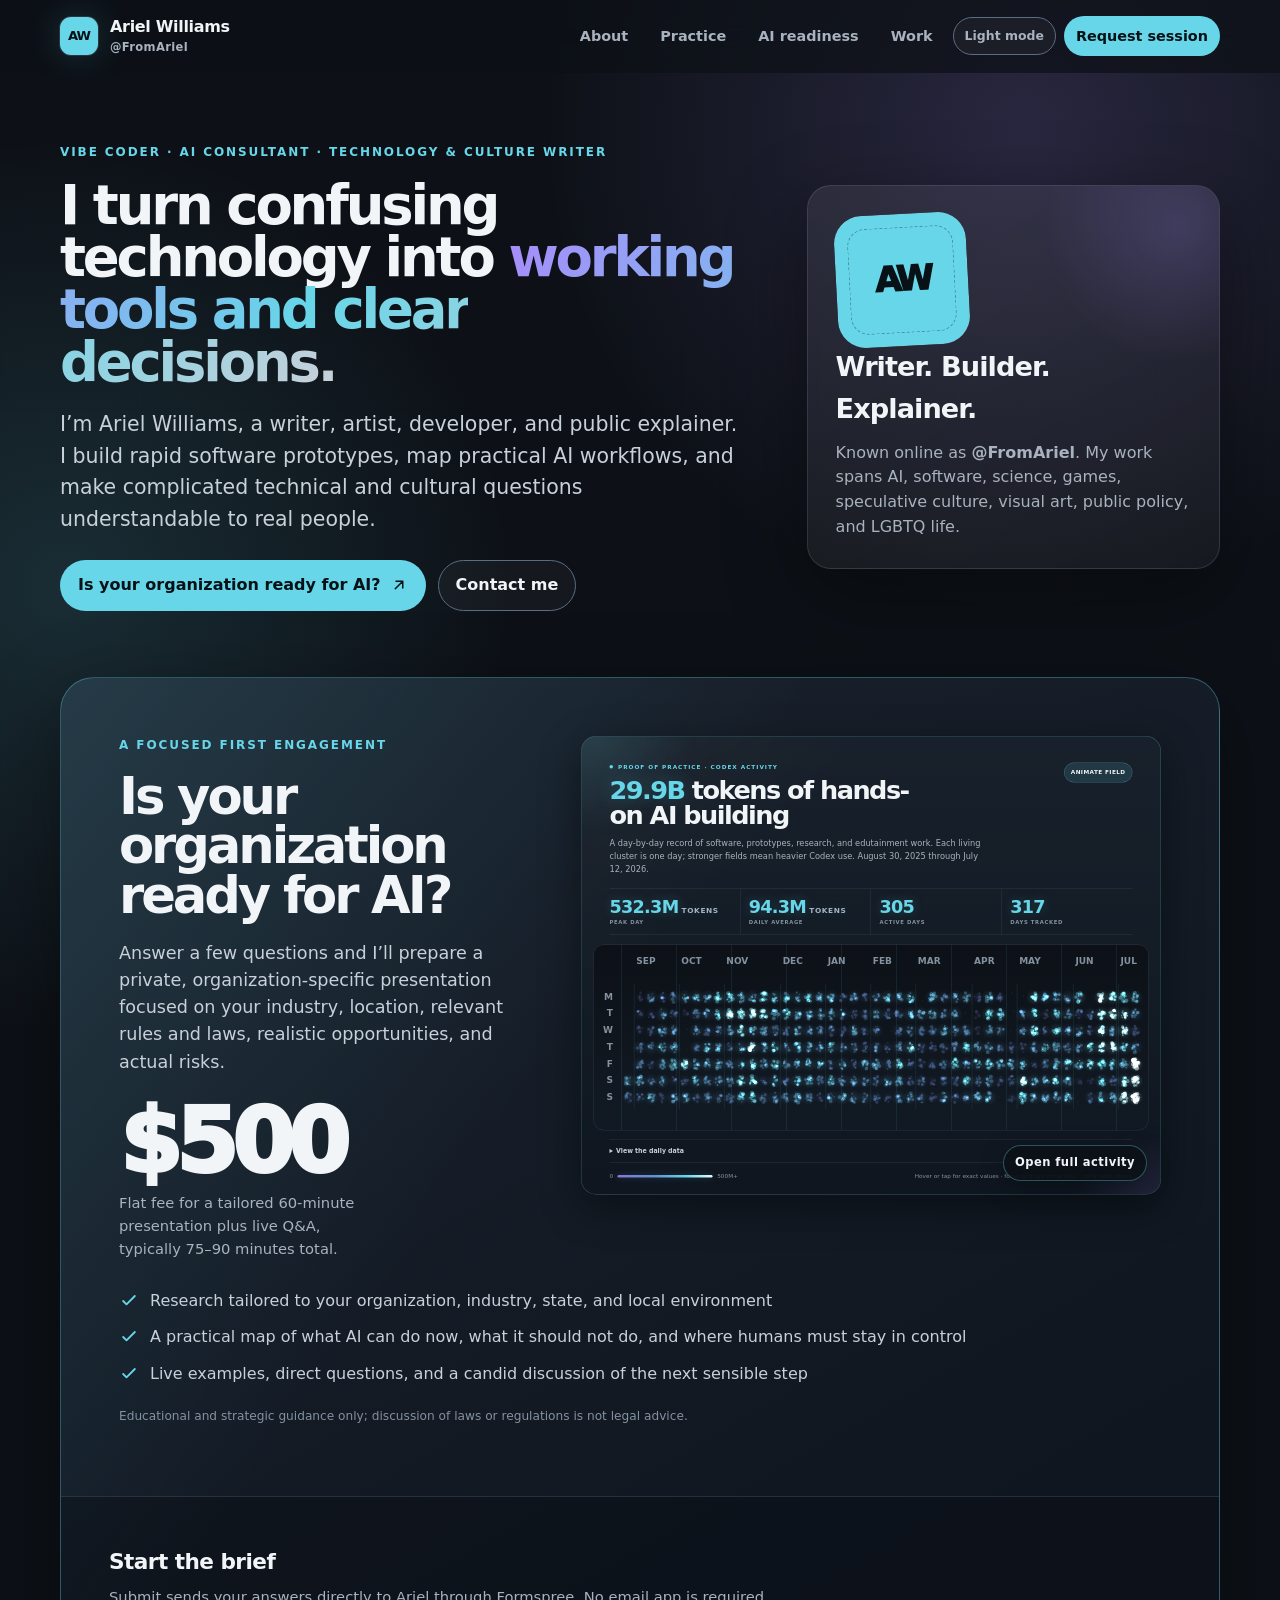
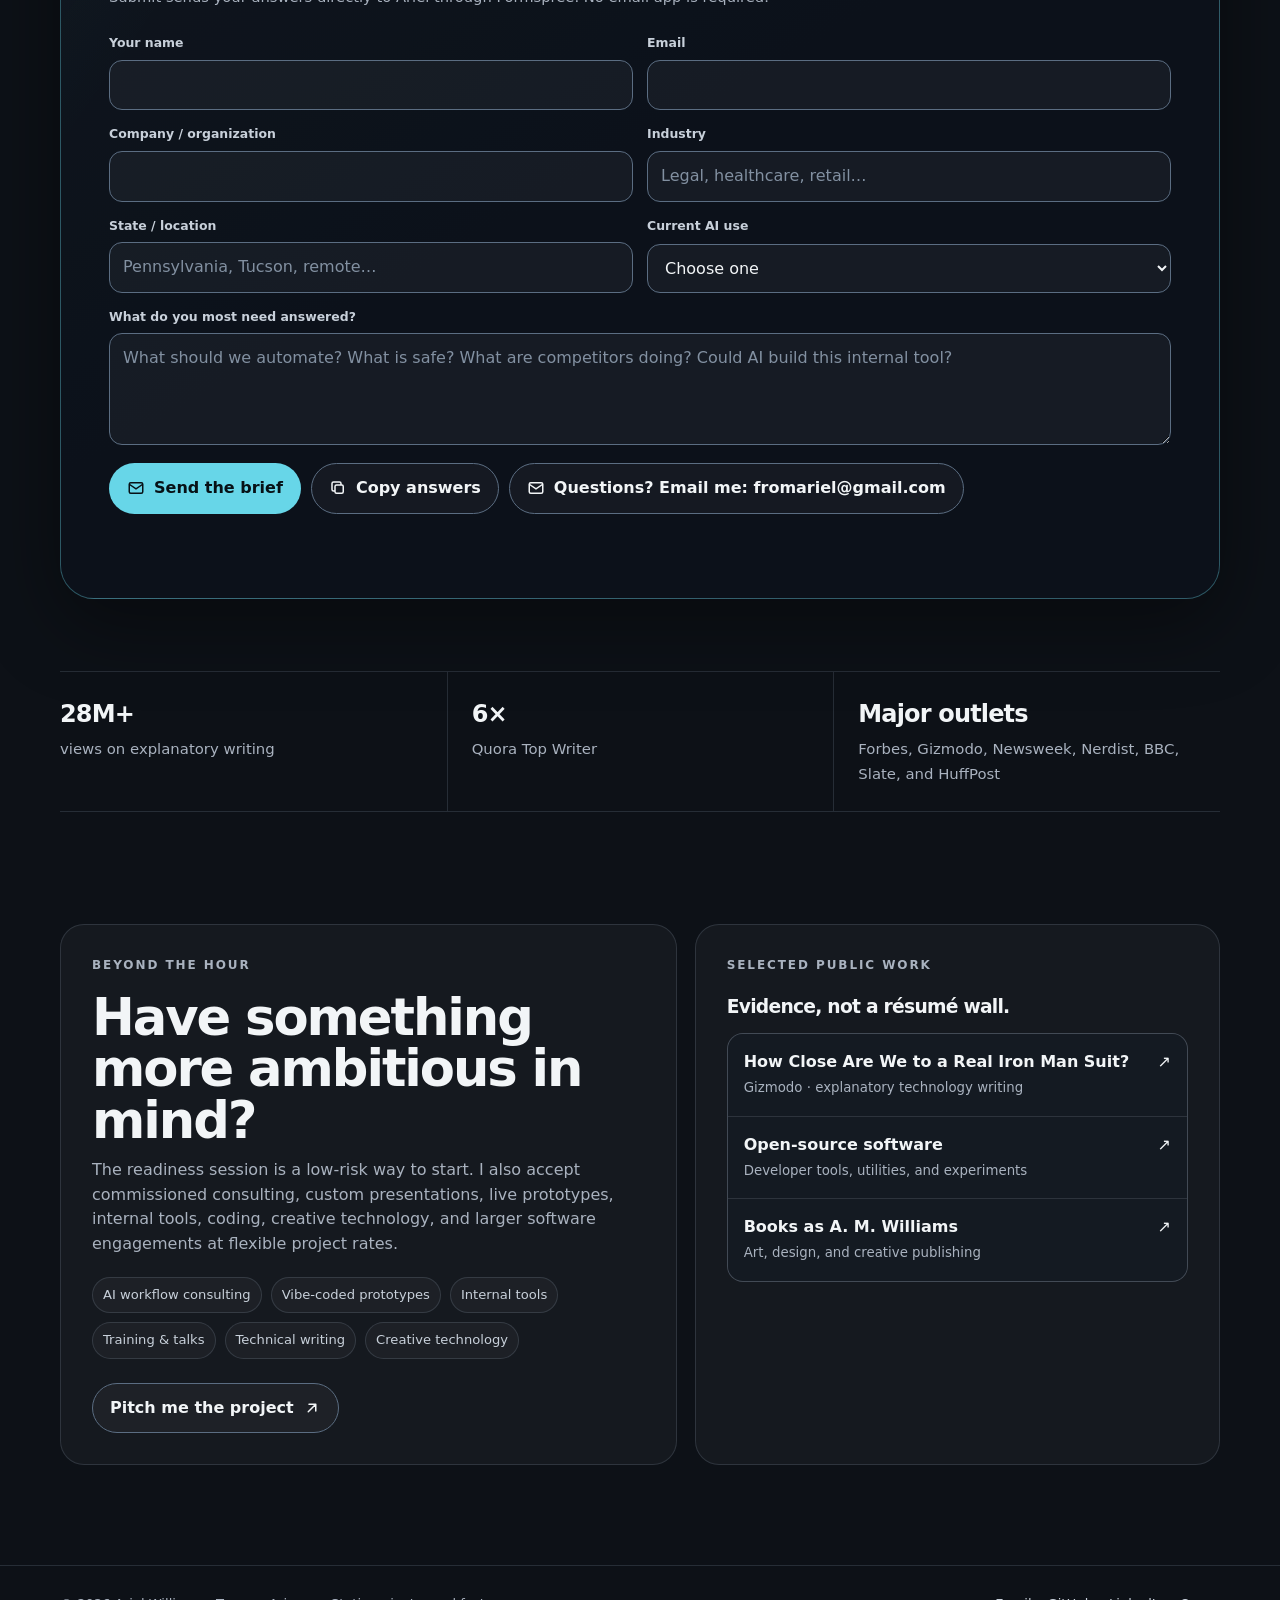
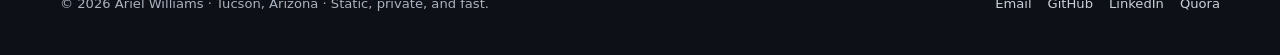
==== index.html @ 4c49242b "Bootstrap Ariel Williams website" ====
<!DOCTYPE html>
<html lang="en">
<head>
  <meta charset="utf-8">
  <meta name="viewport" content="width=device-width, initial-scale=1">
  <meta name="color-scheme" content="dark light">
  <meta name="theme-color" content="#0d1117">
  <script>document.documentElement.classList.add("js");</script>

  <title>Ariel Williams — AI Consultant, Vibe Coder &amp; Writer</title>
  <meta name="description" content="Ariel Williams is an AI consultant, vibe coder, technology and culture writer, and six-time Quora Top Writer. Book a tailored $500 AI readiness presentation and Q&amp;A for your organization.">
  <meta name="author" content="Ariel Williams">
  <meta name="robots" content="index, follow">
  <link rel="canonical" href="https://www.arielwilliams.com/">

  <meta property="og:type" content="website">
  <meta property="og:title" content="Ariel Williams — AI Consultant, Vibe Coder &amp; Writer">
  <meta property="og:description" content="Book a tailored $500 AI readiness presentation and Q&amp;A for your organization.">
  <meta property="og:url" content="https://www.arielwilliams.com/">
  <meta property="og:image" content="https://www.arielwilliams.com/assets/og-card.png">
  <meta name="twitter:card" content="summary_large_image">

  <link rel="icon" href="favicon.svg" type="image/svg+xml">

  <script type="application/ld+json">
  {
    "@context": "https://schema.org",
    "@type": "Person",
    "name": "Ariel Williams",
    "alternateName": ["FromAriel", "A. M. Williams"],
    "url": "https://www.arielwilliams.com/",
    "email": "mailto:fromariel@gmail.com",
    "jobTitle": "AI Consultant, Software Developer and Writer",
    "description": "AI consultant, vibe coder, technology and culture writer, artist, and six-time Quora Top Writer.",
    "sameAs": [
      "https://github.com/FromAriel",
      "https://www.quora.com/profile/Ariel-Williams",
      "https://www.linkedin.com/in/ariel-williams-79409231",
      "https://www.amazon.com/stores/author/B0C6C6MW6C"
    ]
  }
  </script>

  <link rel="stylesheet" href="assets/signal-field.css">

  <style>
    :root {
      color-scheme: dark;
      --bg: #0d1117;
      --panel: #141a22;
      --panel-2: #1a222d;
      --text: #f2f5f7;
      --text-soft: #c8d0da;
      --muted: #a9b2bf;
      --faint: #8491a0;
      --placeholder: #8290a1;
      --line: rgba(173, 194, 216, .16);
      --control-border: #5b6d82;
      --accent: #67d6e8;
      --accent-hover: #8be3ef;
      --accent-soft: rgba(103, 214, 232, .14);
      --accent-border: rgba(103, 214, 232, .34);
      --accent-glow: rgba(103, 214, 232, .18);
      --accent-ink: #071116;
      --violet: #a78bfa;
      --violet-soft: rgba(167, 139, 250, .18);
      --focus: #8be3ef;
      --header: rgba(13, 17, 23, .72);
      --header-solid: rgba(13, 17, 23, .92);
      --grid: rgba(190, 210, 230, .04);
      --surface-soft: rgba(255, 255, 255, .035);
      --surface-raised: rgba(255, 255, 255, .07);
      --surface-hover: rgba(255, 255, 255, .075);
      --field-bg: rgba(255, 255, 255, .045);
      --field-focus-bg: rgba(255, 255, 255, .065);
      --brief-bg: rgba(6, 10, 16, .35);
      --offer-deep: #0f1620;
      --link-hover: #202a35;
      --toast-bg: #1c2632;
      --option-bg: #141a22;
      --mark-detail: rgba(7, 17, 22, .34);
      --scan-sheen: rgba(255, 255, 255, .055);
      --max: 1160px;
      --radius: 24px;
      --shadow: 0 24px 80px rgba(0, 0, 0, .42);
    }

    :root[data-theme="light"] {
      color-scheme: light;
      --bg: #f4f7fa;
      --panel: #ffffff;
      --panel-2: #e8eef5;
      --text: #17202b;
      --text-soft: #354454;
      --muted: #526172;
      --faint: #5b6978;
      --placeholder: #637284;
      --line: rgba(23, 32, 43, .17);
      --control-border: #77899e;
      --accent: #0b7285;
      --accent-hover: #095d6d;
      --accent-soft: rgba(11, 114, 133, .13);
      --accent-border: rgba(11, 114, 133, .38);
      --accent-glow: rgba(11, 114, 133, .12);
      --accent-ink: #ffffff;
      --violet: #6d4cc8;
      --violet-soft: rgba(109, 76, 200, .13);
      --focus: #0b7285;
      --header: rgba(244, 247, 250, .82);
      --header-solid: rgba(244, 247, 250, .96);
      --grid: rgba(23, 32, 43, .055);
      --surface-soft: rgba(23, 32, 43, .045);
      --surface-raised: rgba(255, 255, 255, .92);
      --surface-hover: rgba(23, 32, 43, .09);
      --field-bg: rgba(255, 255, 255, .82);
      --field-focus-bg: #ffffff;
      --brief-bg: rgba(232, 238, 245, .72);
      --offer-deep: #ffffff;
      --link-hover: #e2e9f1;
      --toast-bg: #ffffff;
      --option-bg: #ffffff;
      --mark-detail: rgba(255, 255, 255, .48);
      --scan-sheen: rgba(11, 114, 133, .10);
      --shadow: 0 24px 80px rgba(37, 55, 75, .16);
    }

    * { box-sizing: border-box; }
    html { scroll-behavior: smooth; }
    #about, #practice, #offer, #brief, #work { scroll-margin-top: 92px; }
    body {
      margin: 0;
      overflow-x: hidden;
      color: var(--text);
      background:
        radial-gradient(circle at 80% 4%, var(--violet-soft), transparent 30rem),
        radial-gradient(circle at 5% 18%, var(--accent-soft), transparent 28rem),
        var(--bg);
      font-family: Inter, ui-sans-serif, system-ui, -apple-system, BlinkMacSystemFont, "Segoe UI", sans-serif;
      line-height: 1.55;
      -webkit-font-smoothing: antialiased;
    }

    body::before {
      content: "";
      position: fixed;
      inset: 0;
      z-index: -1;
      pointer-events: none;
      opacity: .22;
      background-image:
        linear-gradient(var(--grid) 1px, transparent 1px),
        linear-gradient(90deg, var(--grid) 1px, transparent 1px);
      background-size: 68px 68px;
      mask-image: linear-gradient(to bottom, black, transparent 85%);
    }

    a { color: inherit; }
    button, input, select, textarea { font: inherit; }
    img, svg { display: block; max-width: 100%; }
    .symbol-defs { position: absolute; width: 0; height: 0; overflow: hidden; }
    :where(a, button, input, select, textarea):focus-visible {
      outline: 3px solid var(--focus);
      outline-offset: 3px;
    }
    section[id], aside[id] { scroll-margin-top: 88px; }

    .skip-link {
      position: fixed;
      left: 16px;
      top: 12px;
      z-index: 20;
      transform: translateY(-160%);
      padding: 10px 14px;
      border-radius: 999px;
      color: var(--accent-ink);
      background: var(--accent);
      font-weight: 800;
    }
    .skip-link:focus { transform: translateY(0); }

    .shell { width: min(calc(100% - 40px), var(--max)); margin-inline: auto; }

    .site-header {
      position: sticky;
      top: 0;
      z-index: 10;
      border-bottom: 1px solid transparent;
      background: var(--header);
      backdrop-filter: blur(18px);
      transition: border-color .2s ease, background .2s ease;
    }
    .site-header.scrolled { border-color: var(--line); background: var(--header-solid); }
    .nav {
      min-height: 72px;
      display: flex;
      align-items: center;
      justify-content: space-between;
      gap: 24px;
    }
    .brand {
      display: inline-flex;
      align-items: center;
      gap: 12px;
      text-decoration: none;
      font-weight: 850;
      letter-spacing: -.02em;
    }
    .mark {
      width: 38px;
      height: 38px;
      display: grid;
      place-items: center;
      color: var(--accent-ink);
      background: var(--accent);
      border-radius: 11px;
      box-shadow: 0 0 0 1px var(--line), 0 0 35px var(--accent-glow);
      font-size: .82rem;
      letter-spacing: -.08em;
    }
    .brand small { display: block; color: var(--muted); font-size: .72rem; font-weight: 650; letter-spacing: .03em; }
    .nav-links { display: flex; align-items: center; gap: 8px; }
    .nav-links a {
      padding: 9px 12px;
      border-radius: 999px;
      color: var(--muted);
      text-decoration: none;
      font-size: .9rem;
      font-weight: 720;
    }
    .nav-links a:hover { color: var(--text); background: var(--surface-soft); }
    .nav-links .nav-cta { color: var(--accent-ink); background: var(--accent); }
    .nav-links .nav-cta:hover { color: var(--accent-ink); background: var(--accent-hover); }
    .nav-cta { white-space: nowrap; }
    .theme-toggle {
      display: none;
      min-height: 38px;
      padding: 8px 11px;
      border: 1px solid var(--control-border);
      border-radius: 999px;
      color: var(--muted);
      background: var(--surface-soft);
      cursor: pointer;
      font-size: .78rem;
      font-weight: 760;
      transition: color .18s ease, border-color .18s ease, background .18s ease;
    }
    .js .theme-toggle { display: inline-flex; align-items: center; }
    .theme-toggle:hover { color: var(--text); border-color: var(--accent-border); background: var(--surface-hover); }
    .theme-toggle[aria-pressed="true"] { color: var(--text); border-color: var(--accent-border); background: var(--accent-soft); }

    .hero { padding: clamp(46px, 5.5vw, 72px) 0 48px; }
    .hero-grid {
      display: grid;
      grid-template-columns: minmax(0, 1.25fr) minmax(300px, .75fr);
      gap: clamp(32px, 4.5vw, 62px);
      align-items: center;
    }
    .eyebrow {
      margin: 0 0 18px;
      color: var(--accent);
      font-size: .75rem;
      font-weight: 850;
      letter-spacing: .16em;
      text-transform: uppercase;
    }
    h1, h2, h3, p { margin-top: 0; }
    h1 {
      max-width: 760px;
      margin-bottom: 20px;
      font-size: clamp(2.9rem, 4.25vw, 4.05rem);
      line-height: .96;
      letter-spacing: -.058em;
    }
    .gradient { color: var(--accent); }
    @supports (background-clip: text) or (-webkit-background-clip: text) {
      .gradient {
        color: transparent;
        background: linear-gradient(120deg, var(--violet), var(--accent) 52%, var(--text-soft));
        -webkit-background-clip: text;
        background-clip: text;
      }
    }
    .hero-copy > p:not(.eyebrow) {
      max-width: 720px;
      margin-bottom: 24px;
      color: var(--text-soft);
      font-size: clamp(1.05rem, 1.8vw, 1.28rem);
    }
    .actions { display: flex; flex-wrap: wrap; gap: 12px; align-items: center; }
    .button {
      min-height: 48px;
      display: inline-flex;
      align-items: center;
      justify-content: center;
      gap: 9px;
      padding: 12px 17px;
      border: 1px solid var(--control-border);
      border-radius: 999px;
      color: var(--text);
      background: var(--surface-soft);
      text-decoration: none;
      font-weight: 820;
      cursor: pointer;
      transition: transform .18s ease, border-color .18s ease, background .18s ease;
    }
    .button:hover { transform: translateY(-2px); border-color: var(--accent-border); background: var(--surface-hover); }
    .button.primary { color: var(--accent-ink); border-color: transparent; background: var(--accent); }
    .button.primary:hover { color: var(--accent-ink); background: var(--accent-hover); }
    .button:disabled { cursor: wait; opacity: .65; transform: none; }
    .button svg { width: 18px; height: 18px; }

    .identity-card {
      position: relative;
      overflow: hidden;
      min-height: 360px;
      padding: 28px;
      display: flex;
      flex-direction: column;
      justify-content: space-between;
      border: 1px solid var(--line);
      border-radius: var(--radius);
      background: linear-gradient(145deg, var(--surface-raised), var(--surface-soft));
      box-shadow: var(--shadow);
    }
    .identity-card::before {
      content: "";
      position: absolute;
      width: 280px;
      height: 280px;
      right: -100px;
      top: -100px;
      border-radius: 50%;
      background: radial-gradient(circle, var(--violet-soft), transparent 68%);
    }
    .signal {
      position: relative;
      width: 132px;
      aspect-ratio: 1;
      display: grid;
      place-items: center;
      border: 1px solid var(--line);
      border-radius: 28px;
      color: var(--accent-ink);
      background: var(--accent);
      font-size: 2.15rem;
      font-weight: 950;
      letter-spacing: -.12em;
      transform: rotate(-3deg);
    }
    .signal::after {
      content: "";
      position: absolute;
      inset: 12px;
      border: 1px dashed var(--mark-detail);
      border-radius: 18px;
    }
    .identity-card h2 { margin-bottom: 10px; font-size: 1.7rem; letter-spacing: -.035em; }
    .identity-card p { margin-bottom: 0; color: var(--muted); }

    .proof {
      padding: 0 0 82px;
    }
    .proof-grid {
      display: grid;
      grid-template-columns: repeat(3, 1fr);
      border-top: 1px solid var(--line);
      border-bottom: 1px solid var(--line);
    }
    .proof-item { padding: 24px 24px 24px 0; }
    .proof-item + .proof-item { padding-left: 24px; border-left: 1px solid var(--line); }
    .proof-item strong { display: block; margin-bottom: 4px; font-size: 1.5rem; letter-spacing: -.035em; }
    .proof-item span { color: var(--muted); font-size: .93rem; }

    .offer { padding: 18px 0 72px; }
    .offer-shell {
      position: relative;
      overflow: hidden;
      border: 1px solid var(--accent-border);
      border-radius: 34px;
      background:
        linear-gradient(125deg, var(--accent-soft), transparent 34%),
        linear-gradient(150deg, var(--panel-2), var(--offer-deep) 64%);
      box-shadow: var(--shadow);
    }
    .offer-shell::before {
      content: "";
      position: absolute;
      inset: 0;
      pointer-events: none;
      background: linear-gradient(90deg, transparent, var(--scan-sheen), transparent);
      transform: translateX(-100%);
      animation: scan 8s ease-in-out infinite;
    }
    @keyframes scan { 0%, 50% { transform: translateX(-100%); } 75%, 100% { transform: translateX(100%); } }
    .offer-grid { display: block; }
    .offer-copy {
      padding: clamp(36px, 5vw, 58px);
    }
    .offer-copy::after {
      content: "";
      display: block;
      clear: both;
    }
    .offer-copy h2 {
      max-width: 620px;
      margin-bottom: 20px;
      font-size: clamp(2.5rem, 4vw, 4rem);
      line-height: .96;
      letter-spacing: -.06em;
    }
    .offer-lead { max-width: 700px; margin-bottom: 24px; color: var(--text-soft); font-size: 1.1rem; }
    .price-row { display: flex; flex-wrap: wrap; gap: 12px 24px; align-items: flex-end; margin: 28px 0; }
    .price { font-size: clamp(3.5rem, 7vw, 6.3rem); line-height: .85; font-weight: 950; letter-spacing: -.07em; }
    .price-note { max-width: 260px; color: var(--muted); font-size: .92rem; }
    .deliverables { display: grid; gap: 12px; margin: 28px 0 0; padding: 0; list-style: none; }
    .deliverables li { display: flex; gap: 11px; color: var(--text-soft); }
    .deliverables svg { flex: 0 0 20px; width: 20px; height: 20px; margin-top: 2px; color: var(--accent); }
    .fine-print { margin-top: 20px; color: var(--faint); font-size: .76rem; }

    .codex-float {
      --codex-scale: .5;
      position: relative;
      float: right;
      width: 580px;
      height: 478px;
      margin: 0 0 30px clamp(30px, 4vw, 48px);
      border-radius: 16px;
      isolation: isolate;
    }
    .codex-float__scale {
      width: 1160px;
      transform: scale(var(--codex-scale));
      transform-origin: top left;
    }
    .codex-float__scale .signal-field { width: 100%; }
    .codex-float__open {
      position: absolute;
      inset: 0;
      z-index: 5;
      display: none;
      align-items: flex-end;
      justify-content: flex-end;
      padding: 14px;
      border: 0;
      border-radius: inherit;
      color: var(--text);
      background: transparent;
      cursor: zoom-in;
    }
    .js .codex-float__open { display: flex; }
    .codex-float__open span {
      padding: 8px 11px;
      border: 1px solid var(--accent-border);
      border-radius: 999px;
      background: var(--header-solid);
      box-shadow: 0 8px 26px rgba(0, 0, 0, .28);
      font-size: .72rem;
      font-weight: 820;
      letter-spacing: .04em;
      transition: color .18s ease, border-color .18s ease, background .18s ease;
    }
    .codex-float__open:hover span {
      color: var(--accent);
      border-color: var(--accent);
      background: var(--panel);
    }
    .codex-float__open:focus-visible {
      outline: 3px solid var(--focus);
      outline-offset: 4px;
    }

    .codex-dialog {
      width: min(1220px, calc(100% - 24px));
      max-height: calc(100dvh - 24px);
      padding: 0;
      overflow: auto;
      border: 1px solid var(--accent-border);
      border-radius: 28px;
      color: var(--text);
      background: var(--bg);
      box-shadow: 0 34px 110px rgba(0, 0, 0, .7);
    }
    .codex-dialog::backdrop {
      background: rgba(4, 8, 13, .82);
      backdrop-filter: blur(10px);
    }
    .codex-dialog__toolbar {
      position: sticky;
      z-index: 8;
      top: 0;
      display: flex;
      align-items: center;
      justify-content: space-between;
      gap: 18px;
      padding: 12px 14px;
      border-bottom: 1px solid var(--line);
      background: var(--header-solid);
      backdrop-filter: blur(16px);
    }
    .codex-dialog__toolbar strong { font-size: .9rem; }
    .codex-dialog__content { padding: 14px; }
    .codex-dialog__content .signal-field { width: 100%; }
    .codex-dialog__close {
      min-height: 40px;
      padding: 8px 13px;
      border: 1px solid var(--control-border);
      border-radius: 999px;
      color: var(--text);
      background: var(--surface-soft);
      cursor: pointer;
      font: inherit;
      font-size: .78rem;
      font-weight: 780;
    }
    .codex-dialog__close:hover { border-color: var(--accent-border); background: var(--surface-hover); }
    .codex-dialog__close:focus-visible { outline: 3px solid var(--focus); outline-offset: 2px; }

    .brief-card {
      position: relative;
      padding: clamp(28px, 4vw, 48px);
      border-top: 1px solid var(--line);
      background: var(--brief-bg);
    }
    .brief-card h3 { margin-bottom: 8px; font-size: 1.35rem; letter-spacing: -.025em; }
    .brief-card > p { margin-bottom: 24px; color: var(--muted); font-size: .92rem; }
    .form-grid { display: grid; grid-template-columns: 1fr 1fr; gap: 14px; }
    .field { display: grid; gap: 7px; }
    .field.full { grid-column: 1 / -1; }
    label { color: var(--text-soft); font-size: .78rem; font-weight: 780; }
    input, select, textarea {
      width: 100%;
      border: 1px solid var(--control-border);
      border-radius: 13px;
      outline: 0;
      color: var(--text);
      background: var(--field-bg);
      padding: 12px 13px;
      transition: border-color .18s ease, box-shadow .18s ease, background .18s ease;
    }
    input:focus, select:focus, textarea:focus {
      border-color: var(--accent);
      background: var(--field-focus-bg);
      box-shadow: 0 0 0 4px var(--accent-soft);
    }
    select option { color: var(--text); background: var(--option-bg); }
    ::placeholder { color: var(--placeholder); opacity: 1; }
    textarea { min-height: 112px; resize: vertical; }
    .form-actions { display: flex; flex-wrap: wrap; gap: 10px; margin-top: 18px; }
    .form-status { min-height: 24px; margin: 12px 0 0; color: var(--accent); font-size: .82rem; }

    .after { padding: 30px 0 100px; }
    .after-grid {
      display: grid;
      grid-template-columns: 1.08fr .92fr;
      gap: 18px;
    }
    .after-card {
      padding: 31px;
      border: 1px solid var(--line);
      border-radius: var(--radius);
      background: var(--surface-soft);
    }
    .after-card h2, .after-card h3 { margin-bottom: 12px; letter-spacing: -.04em; }
    .after-card h2 { font-size: clamp(2rem, 4vw, 3.7rem); line-height: 1; }
    .after-card p { color: var(--muted); }
    .service-list { display: flex; flex-wrap: wrap; gap: 9px; margin: 20px 0 24px; padding: 0; list-style: none; }
    .service-list li { padding: 7px 10px; border: 1px solid var(--line); border-radius: 999px; color: var(--text-soft); background: var(--surface-soft); font-size: .82rem; }
    .link-list { display: grid; gap: 1px; overflow: hidden; border: 1px solid var(--line); border-radius: 16px; background: var(--line); }
    .link-list a {
      display: flex;
      justify-content: space-between;
      gap: 18px;
      padding: 16px;
      color: var(--text);
      background: var(--panel);
      text-decoration: none;
      transition: background .18s ease;
    }
    .link-list a:hover { background: var(--link-hover); }
    .link-list small { color: var(--muted); }

    .footer { padding: 28px 0 40px; border-top: 1px solid var(--line); }
    .footer-grid { display: flex; align-items: center; justify-content: space-between; gap: 24px; }
    .footer p { margin: 0; color: var(--muted); font-size: .82rem; }
    .footer-links { display: flex; flex-wrap: wrap; gap: 16px; }
    .footer-links a { color: var(--text-soft); font-size: .82rem; text-decoration: none; }
    .footer-links a:hover { color: var(--accent); }

    .reveal { opacity: 1; transform: none; }
    .js .reveal { opacity: 0; transform: translateY(18px); transition: opacity .65s ease, transform .65s ease; }
    .js .reveal.visible { opacity: 1; transform: none; }
    .toast {
      position: fixed;
      right: 20px;
      bottom: 20px;
      z-index: 30;
      padding: 12px 15px;
      border: 1px solid var(--line);
      border-radius: 999px;
      color: var(--text);
      background: var(--toast-bg);
      box-shadow: var(--shadow);
      opacity: 0;
      transform: translateY(10px);
      pointer-events: none;
      transition: opacity .2s ease, transform .2s ease;
      font-size: .84rem;
      font-weight: 760;
    }
    .toast.show { opacity: 1; transform: none; }

    @media (max-width: 900px) {
      .nav { gap: 12px; }
      .nav-links { gap: 6px; }
      .hero-grid, .after-grid { grid-template-columns: 1fr; }
      .identity-card { min-height: 280px; }
      .nav-links a:not(.nav-cta) { display: none; }
      .proof-grid { grid-template-columns: 1fr; }
      .proof-item { padding: 19px 0; }
      .proof-item + .proof-item { padding-left: 0; border-top: 1px solid var(--line); border-left: 0; }
    }

    @media (max-width: 1050px) {
      .offer-copy {
        display: flex;
        flex-direction: column;
      }
      .codex-float {
        order: 1;
        float: none;
        width: min(100%, 580px);
        height: auto;
        margin: 30px 0 0;
        align-self: center;
      }
      .codex-float__scale {
        width: 1160px;
        transform: scale(var(--codex-scale));
      }
    }

    @media (max-width: 620px) {
      .shell { width: min(calc(100% - 24px), var(--max)); }
      .nav { min-height: 64px; }
      .brand small { display: none; }
      .theme-toggle { min-height: 36px; padding-inline: 10px; font-size: .74rem; }
      .nav-cta { padding-inline: 13px !important; font-size: .8rem !important; }
      .hero { padding-top: 44px; padding-bottom: 24px; }
      h1 { font-size: clamp(2.45rem, 11.5vw, 3.45rem); }
      .actions .button { width: 100%; }
      .identity-card {
        min-height: 0;
        padding: 20px;
        flex-direction: row;
        align-items: center;
        gap: 18px;
      }
      .identity-card .signal { flex: 0 0 76px; width: 76px; border-radius: 19px; font-size: 1.45rem; }
      .identity-card .signal::after { inset: 8px; border-radius: 13px; }
      .identity-card h2 { margin-bottom: 6px; font-size: 1.25rem; }
      .identity-card p { font-size: .84rem; }
      .identity-card, .offer-shell { border-radius: 22px; }
      .offer { padding: 10px 0 58px; }
      .offer-copy, .brief-card { padding: 25px; }
      .codex-dialog { width: calc(100% - 12px); max-height: calc(100dvh - 12px); border-radius: 20px; }
      .codex-dialog__content { padding: 8px; }
      .form-grid { grid-template-columns: 1fr; }
      .field.full { grid-column: auto; }
      .form-actions .button { width: 100%; }
      .footer-grid { align-items: flex-start; flex-direction: column; }
    }

    @media (max-width: 520px) {
      .brand > span:last-child { display: none; }
    }

    @media (prefers-reduced-motion: reduce) {
      html { scroll-behavior: auto; }
      *, *::before, *::after { animation-duration: .01ms !important; animation-iteration-count: 1 !important; transition-duration: .01ms !important; }
      .js .reveal { opacity: 1; transform: none; }
    }

    @media (forced-colors: active) {
      .gradient { color: LinkText; background: none; }
    }
  </style>
</head>
<body>
  <a class="skip-link" href="#main">Skip to main content</a>

  <svg class="symbol-defs" width="0" height="0" aria-hidden="true">
    <symbol id="arrow" viewBox="0 0 24 24"><path d="M7 17 17 7M8 7h9v9" fill="none" stroke="currentColor" stroke-width="2" stroke-linecap="round" stroke-linejoin="round"/></symbol>
    <symbol id="check" viewBox="0 0 24 24"><path d="m5 12 4 4L19 6" fill="none" stroke="currentColor" stroke-width="2.2" stroke-linecap="round" stroke-linejoin="round"/></symbol>
    <symbol id="mail" viewBox="0 0 24 24"><rect x="3" y="5" width="18" height="14" rx="2" fill="none" stroke="currentColor" stroke-width="2"/><path d="m3 7 9 6 9-6" fill="none" stroke="currentColor" stroke-width="2"/></symbol>
    <symbol id="copy" viewBox="0 0 24 24"><rect x="8" y="8" width="11" height="11" rx="2" fill="none" stroke="currentColor" stroke-width="2"/><path d="M16 8V6a2 2 0 0 0-2-2H6a2 2 0 0 0-2 2v8a2 2 0 0 0 2 2h2" fill="none" stroke="currentColor" stroke-width="2"/></symbol>
  </svg>

  <header class="site-header" data-header>
    <div class="shell nav">
      <a class="brand" href="#top" aria-label="Ariel Williams, home">
        <span class="mark" aria-hidden="true">AW</span>
        <span>Ariel Williams <small>@FromAriel</small></span>
      </a>
      <nav class="nav-links" aria-label="Primary navigation">
        <a href="#about">About</a>
        <a href="#practice">Practice</a>
        <a href="#offer">AI readiness</a>
        <a href="#work">Work</a>
        <button class="theme-toggle" type="button" id="themeToggle" aria-pressed="false">Light mode</button>
        <a class="nav-cta" href="#brief">Request session</a>
      </nav>
    </div>
  </header>

  <main id="main">
    <section class="hero" id="top">
      <div class="shell hero-grid">
        <div class="hero-copy reveal">
          <p class="eyebrow">Vibe coder · AI consultant · technology &amp; culture writer</p>
          <h1>I turn confusing technology into <span class="gradient">working tools and clear decisions.</span></h1>
          <p>
            I’m Ariel Williams, a writer, artist, developer, and public explainer. I build rapid software prototypes, map practical AI workflows, and make complicated technical and cultural questions understandable to real people.
          </p>
          <div class="actions">
            <a class="button primary" href="#offer">Is your organization ready for AI? <svg aria-hidden="true"><use href="#arrow"/></svg></a>
            <a class="button" href="mailto:fromariel@gmail.com">Contact me</a>
          </div>
        </div>

        <aside class="identity-card reveal" id="about" aria-label="About Ariel Williams">
          <div class="signal" aria-hidden="true">AW</div>
          <div>
            <h2>Writer. Builder. Explainer.</h2>
            <p>Known online as <strong>@FromAriel</strong>. My work spans AI, software, science, games, speculative culture, visual art, public policy, and LGBTQ life.</p>
          </div>
        </aside>
      </div>
    </section>

    <section class="offer" id="offer">
      <div class="shell offer-shell reveal">
        <div class="offer-grid">
          <div class="offer-copy">
            <div class="codex-float" id="practice" data-codex-preview>
              <div class="codex-float__scale" data-codex-preview-scale>
                <article class="signal-field" data-codex-field>
                  <header class="signal-field__header">
                    <div>
                      <p class="signal-field__eyebrow">Proof of practice · Codex activity</p>
                      <h2 class="signal-field__title" id="signalTitle"><strong data-signal-total>29.9B</strong> tokens of hands-on AI building</h2>
                      <p class="signal-field__subhead">
                        A day-by-day record of software, prototypes, research, and edutainment work.
                        Each living cluster is one day; stronger fields mean heavier Codex use.
                        <span data-signal-range>August 30, 2025 through July 12, 2026.</span>
                      </p>
                    </div>
                    <button class="signal-field__motion" type="button" data-signal-motion aria-pressed="true">Animate field</button>
                  </header>

                  <section class="signal-field__metrics" aria-label="Codex activity summary">
                    <div class="signal-field__metric">
                      <span class="signal-field__metric-value"><span data-signal-peak>532.3M</span><span class="signal-field__metric-unit"> tokens</span></span>
                      <span class="signal-field__metric-label">Peak day</span>
                    </div>
                    <div class="signal-field__metric">
                      <span class="signal-field__metric-value"><span data-signal-average>94.3M</span><span class="signal-field__metric-unit"> tokens</span></span>
                      <span class="signal-field__metric-label">Daily average</span>
                    </div>
                    <div class="signal-field__metric">
                      <span class="signal-field__metric-value" data-signal-active>305</span>
                      <span class="signal-field__metric-label">Active days</span>
                    </div>
                    <div class="signal-field__metric">
                      <span class="signal-field__metric-value" data-signal-days>317</span>
                      <span class="signal-field__metric-label">Days tracked</span>
                    </div>
                  </section>

                  <figure class="signal-field__visual" data-signal-visual>
                    <canvas
                      class="signal-field__canvas"
                      data-signal-canvas
                      tabindex="0"
                      role="application"
                      aria-roledescription="interactive activity calendar"
                      aria-describedby="signalDescription signalKeyboardHelp"
                      aria-label="Interactive calendar of daily Codex token usage. Focus the field and use arrow keys to explore dates."
                    >Daily Codex activity visualization.</canvas>
                    <div class="signal-field__tooltip" data-signal-tooltip aria-hidden="true">
                      <div class="signal-field__tooltip-date" data-signal-tooltip-date></div>
                      <div class="signal-field__tooltip-value" data-signal-tooltip-value></div>
                      <div class="signal-field__tooltip-note" data-signal-tooltip-note></div>
                    </div>
                    <p class="signal-field__sr-only" id="signalKeyboardHelp">Use Left and Right Arrow to move by week, Up and Down Arrow to move by day, Home for the first date, End for the latest date, and Escape to clear the selection.</p>
                    <p class="signal-field__sr-only" data-signal-live role="status" aria-live="polite"></p>
                    <figcaption class="signal-field__sr-only" id="signalDescription">
                      Seven rows represent Monday through Sunday and each column represents one week.
                      Violet, blue, and cyan particle clusters grow stronger with recorded token use.
                    </figcaption>
                  </figure>

                  <details class="signal-field__data">
                    <summary>View the daily data</summary>
                    <div class="signal-field__table-wrap">
                      <table class="signal-field__table" data-signal-table>
                        <caption>Daily recorded Codex token usage</caption>
                        <thead><tr><th scope="col">Date</th><th scope="col">Tokens</th></tr></thead>
                        <tbody></tbody>
                      </table>
                    </div>
                  </details>

                  <div class="signal-field__footer">
                    <div class="signal-field__legend" role="img" aria-label="Usage intensity from zero to 500 million or more tokens">
                      <span>0</span>
                      <span class="signal-field__legend-scale" aria-hidden="true"></span>
                      <span>500M+</span>
                    </div>
                    <div class="signal-field__interaction-hint">Hover or tap for exact values · focus and use arrow keys · daily table above</div>
                  </div>

                  <noscript><p class="signal-field__noscript">The interactive field requires JavaScript. The recorded summary is 29.9 billion tokens across 317 days.</p></noscript>
                </article>
              </div>
              <button class="codex-float__open" type="button" data-codex-preview-open aria-describedby="signalTitle">
                <span>Open full activity</span>
              </button>
            </div>

            <p class="eyebrow">A focused first engagement</p>
            <h2>Is your organization ready for AI?</h2>
            <p class="offer-lead">
              Answer a few questions and I’ll prepare a private, organization-specific presentation focused on your industry, location, relevant rules and laws, realistic opportunities, and actual risks.
            </p>

            <div class="price-row">
              <span class="price">$500</span>
              <span class="price-note">Flat fee for a tailored 60-minute presentation plus live Q&amp;A, typically 75–90 minutes total.</span>
            </div>

            <ul class="deliverables">
              <li><svg aria-hidden="true"><use href="#check"/></svg><span>Research tailored to your organization, industry, state, and local environment</span></li>
              <li><svg aria-hidden="true"><use href="#check"/></svg><span>A practical map of what AI can do now, what it should not do, and where humans must stay in control</span></li>
              <li><svg aria-hidden="true"><use href="#check"/></svg><span>Live examples, direct questions, and a candid discussion of the next sensible step</span></li>
            </ul>

            <p class="fine-print">Educational and strategic guidance only; discussion of laws or regulations is not legal advice.</p>
          </div>

          <div class="brief-card" id="brief">
            <h3>Start the brief</h3>
            <p>Submit sends your answers directly to Ariel through Formspree. No email app is required.</p>

            <form id="readinessForm" action="https://formspree.io/f/meeyovgj" method="POST">
              <div class="form-grid">
                <div class="field">
                  <label for="name">Your name</label>
                  <input id="name" name="name" type="text" autocomplete="name" required>
                </div>
                <div class="field">
                  <label for="email">Email</label>
                  <input id="email" name="email" type="email" autocomplete="email" required>
                </div>
                <div class="field">
                  <label for="company">Company / organization</label>
                  <input id="company" name="company" type="text" autocomplete="organization" required>
                </div>
                <div class="field">
                  <label for="industry">Industry</label>
                  <input id="industry" name="industry" type="text" placeholder="Legal, healthcare, retail…" required>
                </div>
                <div class="field">
                  <label for="location">State / location</label>
                  <input id="location" name="location" type="text" placeholder="Pennsylvania, Tucson, remote…" required>
                </div>
                <div class="field">
                  <label for="stage">Current AI use</label>
                  <select id="stage" name="stage" required>
                    <option value="">Choose one</option>
                    <option>We are not using AI yet</option>
                    <option>A few people use public AI tools</option>
                    <option>We have experiments or pilots</option>
                    <option>AI is already in production</option>
                    <option>We are not sure what counts as AI use</option>
                  </select>
                </div>
                <div class="field full">
                  <label for="question">What do you most need answered?</label>
                  <textarea id="question" name="question" placeholder="What should we automate? What is safe? What are competitors doing? Could AI build this internal tool?" required></textarea>
                </div>
              </div>

              <div class="form-actions">
                <button class="button primary" type="submit"><svg aria-hidden="true"><use href="#mail"/></svg> Send the brief</button>
                <button class="button" type="button" id="copyBrief"><svg aria-hidden="true"><use href="#copy"/></svg> Copy answers</button>
                <a class="button" href="mailto:fromariel@gmail.com"><svg aria-hidden="true"><use href="#mail"/></svg> Questions? Email me: fromariel@gmail.com</a>
              </div>
              <p class="form-status" id="formStatus" role="status" aria-live="polite"></p>
            </form>
          </div>
        </div>

        <dialog class="codex-dialog" data-codex-dialog aria-label="Full Codex activity">
          <div class="codex-dialog__toolbar">
            <strong>Proof of practice · Codex activity</strong>
            <button class="codex-dialog__close" type="button" data-codex-dialog-close>Close</button>
          </div>
          <div class="codex-dialog__content" data-codex-dialog-content></div>
        </dialog>
      </div>
    </section>

    <section class="proof" aria-label="Selected accomplishments">
      <div class="shell proof-grid reveal">
        <div class="proof-item"><strong>28M+</strong><span>views on explanatory writing</span></div>
        <div class="proof-item"><strong>6×</strong><span>Quora Top Writer</span></div>
        <div class="proof-item"><strong>Major outlets</strong><span>Forbes, Gizmodo, Newsweek, Nerdist, BBC, Slate, and HuffPost</span></div>
      </div>
    </section>

    <section class="after" id="work">
      <div class="shell after-grid">
        <article class="after-card reveal">
          <p class="eyebrow">Beyond the hour</p>
          <h2>Have something more ambitious in mind?</h2>
          <p>
            The readiness session is a low-risk way to start. I also accept commissioned consulting, custom presentations, live prototypes, internal tools, coding, creative technology, and larger software engagements at flexible project rates.
          </p>
          <ul class="service-list" aria-label="Available services">
            <li>AI workflow consulting</li><li>Vibe-coded prototypes</li><li>Internal tools</li><li>Training &amp; talks</li><li>Technical writing</li><li>Creative technology</li>
          </ul>
          <a class="button" href="mailto:fromariel@gmail.com?subject=An%20ambitious%20project%20for%20Ariel">Pitch me the project <svg aria-hidden="true"><use href="#arrow"/></svg></a>
        </article>

        <aside class="after-card reveal" aria-labelledby="public-work-title">
          <p class="eyebrow">Selected public work</p>
          <h3 id="public-work-title">Evidence, not a résumé wall.</h3>
          <div class="link-list">
            <a href="https://gizmodo.com/how-close-are-we-to-a-real-iron-man-suit-1636424816" target="_blank" rel="noreferrer"><span><strong>How Close Are We to a Real Iron Man Suit?</strong><br><small>Gizmodo · explanatory technology writing</small></span><span>↗</span></a>
            <a href="https://github.com/FromAriel" target="_blank" rel="noreferrer"><span><strong>Open-source software</strong><br><small>Developer tools, utilities, and experiments</small></span><span>↗</span></a>
            <a href="https://www.amazon.com/stores/author/B0C6C6MW6C" target="_blank" rel="noreferrer"><span><strong>Books as A. M. Williams</strong><br><small>Art, design, and creative publishing</small></span><span>↗</span></a>
          </div>
        </aside>
      </div>
    </section>
  </main>

  <footer class="footer">
    <div class="shell footer-grid">
      <p>© <span id="year">2026</span> Ariel Williams · Tucson, Arizona · Static, private, and fast.</p>
      <nav class="footer-links" aria-label="Professional profiles">
        <a href="mailto:fromariel@gmail.com">Email</a>
        <a href="https://github.com/FromAriel" target="_blank" rel="noreferrer">GitHub</a>
        <a href="https://www.linkedin.com/in/ariel-williams-79409231" target="_blank" rel="noreferrer">LinkedIn</a>
        <a href="https://www.quora.com/profile/Ariel-Williams" target="_blank" rel="noreferrer">Quora</a>
      </nav>
    </div>
  </footer>

  <div class="toast" id="toast" role="status" aria-live="polite">Copied.</div>

  <script>
    (() => {
      "use strict";

      const header = document.querySelector("[data-header]");
      const form = document.getElementById("readinessForm");
      const status = document.getElementById("formStatus");
      const submitButton = form.querySelector('button[type="submit"]');
      const copyButton = document.getElementById("copyBrief");
      const toast = document.getElementById("toast");
      const themeToggle = document.getElementById("themeToggle");
      const themeColor = document.querySelector('meta[name="theme-color"]');
      const codexPreview = document.querySelector("[data-codex-preview]");
      const codexPreviewScale = document.querySelector("[data-codex-preview-scale]");
      const codexPreviewOpen = document.querySelector("[data-codex-preview-open]");
      const codexField = document.querySelector("[data-codex-field]");
      const codexDialog = document.querySelector("[data-codex-dialog]");
      const codexDialogContent = document.querySelector("[data-codex-dialog-content]");
      const codexDialogClose = document.querySelector("[data-codex-dialog-close]");
      const reducedMotion = window.matchMedia("(prefers-reduced-motion: reduce)").matches;
      const snapshotMode = new URLSearchParams(window.location.search).has("snapshot");

      document.getElementById("year").textContent = new Date().getFullYear();

      function setTheme(theme) {
        const light = theme === "light";
        document.documentElement.dataset.theme = light ? "light" : "dark";
        themeToggle.setAttribute("aria-pressed", String(light));
        themeColor.setAttribute("content", light ? "#f4f7fa" : "#0d1117");
      }

      const requestedTheme = new URLSearchParams(window.location.search).get("theme");
      setTheme(requestedTheme === "light" ? "light" : "dark");
      themeToggle.addEventListener("click", () => {
        setTheme(document.documentElement.dataset.theme === "light" ? "dark" : "light");
      });

      const updateHeader = () => header.classList.toggle("scrolled", window.scrollY > 10);
      updateHeader();
      window.addEventListener("scroll", updateHeader, { passive: true });

      const revealItems = [...document.querySelectorAll(".reveal")];
      if (reducedMotion || snapshotMode || !("IntersectionObserver" in window)) {
        revealItems.forEach((item) => item.classList.add("visible"));
      } else {
        const observer = new IntersectionObserver((entries) => {
          entries.forEach((entry) => {
            if (entry.isIntersecting) {
              entry.target.classList.add("visible");
              observer.unobserve(entry.target);
            }
          });
        }, { threshold: .12 });
        revealItems.forEach((item) => observer.observe(item));
      }

      function syncCodexPreviewSize() {
        if (!codexField || codexField.parentElement !== codexPreviewScale) return;
        const desktopScale = .5;
        const sourceWidth = 1160;
        const scale = window.matchMedia("(max-width: 1050px)").matches
          ? Math.min(desktopScale, codexPreview.clientWidth / sourceWidth)
          : desktopScale;
        codexPreview.style.setProperty("--codex-scale", String(scale));
        codexPreview.style.height = `${Math.ceil(codexField.offsetHeight * scale)}px`;
      }

      function requestCodexResize() {
        window.dispatchEvent(new Event("codex-field:resize"));
      }

      function restoreCodexPreview() {
        codexField.inert = true;
        codexPreviewScale.appendChild(codexField);
        syncCodexPreviewSize();
        requestAnimationFrame(requestCodexResize);
      }

      if (codexPreview && codexPreviewScale && codexPreviewOpen && codexField && codexDialog && codexDialogContent && codexDialogClose) {
        codexField.inert = true;
        requestAnimationFrame(syncCodexPreviewSize);
        window.addEventListener("resize", syncCodexPreviewSize, { passive: true });

        if ("ResizeObserver" in window) {
          const previewResizeObserver = new ResizeObserver(syncCodexPreviewSize);
          previewResizeObserver.observe(codexField);
        }

        codexPreviewOpen.addEventListener("click", () => {
          codexField.inert = false;
          codexDialogContent.appendChild(codexField);
          codexDialog.showModal();
          requestAnimationFrame(() => {
            requestCodexResize();
            codexDialogClose.focus();
          });
        });

        codexDialogClose.addEventListener("click", () => codexDialog.close());
        codexDialog.addEventListener("click", (event) => {
          if (event.target === codexDialog) codexDialog.close();
        });
        codexDialog.addEventListener("close", restoreCodexPreview);
      }

      function answers() {
        const data = new FormData(form);
        return [
          "AI READINESS SESSION BRIEF",
          "",
          `Name: ${data.get("name") || ""}`,
          `Email: ${data.get("email") || ""}`,
          `Organization: ${data.get("company") || ""}`,
          `Industry: ${data.get("industry") || ""}`,
          `Location: ${data.get("location") || ""}`,
          `Current AI use: ${data.get("stage") || ""}`,
          "",
          "Primary question:",
          `${data.get("question") || ""}`,
          "",
          "I am interested in the $500 tailored AI readiness presentation and Q&A."
        ].join("\n");
      }

      function showToast(message) {
        toast.textContent = message;
        toast.classList.add("show");
        window.clearTimeout(showToast.timer);
        showToast.timer = window.setTimeout(() => toast.classList.remove("show"), 2200);
      }

      async function copyText(text) {
        if (navigator.clipboard && window.isSecureContext) {
          await navigator.clipboard.writeText(text);
          return;
        }
        const field = document.createElement("textarea");
        field.value = text;
        field.setAttribute("readonly", "");
        field.style.position = "fixed";
        field.style.opacity = "0";
        document.body.appendChild(field);
        field.select();
        const copied = document.execCommand("copy");
        field.remove();
        if (!copied) throw new Error("Copy failed");
      }

      form.addEventListener("submit", async (event) => {
        event.preventDefault();
        if (!form.reportValidity()) return;

        const company = document.getElementById("company").value.trim();
        const data = new FormData(form);
        data.set("_subject", `AI readiness session — ${company || "new inquiry"}`);
        data.set("message", answers());
        submitButton.disabled = true;
        submitButton.setAttribute("aria-busy", "true");
        status.textContent = "Sending your brief…";

        try {
          const response = await fetch(form.action, {
            method: "POST",
            body: data,
            headers: { Accept: "application/json" }
          });
          if (!response.ok) throw new Error(`Formspree returned ${response.status}`);

          form.reset();
          status.textContent = "Thanks — your brief was sent to Ariel.";
          showToast("Brief sent");
        } catch {
          status.textContent = "The brief could not be sent. Please try again, use Copy answers, or email the address below.";
        } finally {
          submitButton.disabled = false;
          submitButton.removeAttribute("aria-busy");
        }
      });

      copyButton.addEventListener("click", async () => {
        if (!form.reportValidity()) {
          status.textContent = "Complete the brief first, then copy it.";
          return;
        }
        try {
          await copyText(answers());
          status.textContent = "Brief copied. Paste it into any email or message.";
          showToast("Brief copied");
        } catch {
          status.textContent = "Copy failed. Please send your answers to the email address shown above.";
        }
      });
    })();
  </script>
  <script src="assets/signal-field.js"></script>
</body>
</html>
---- assets/signal-field.css ----
.signal-showcase {
  padding: 18px 0 96px;
}

.signal-field {
  --sf-text: var(--text);
  --sf-text-soft: var(--text-soft);
  --sf-muted: var(--muted);
  --sf-faint: var(--faint);
  --sf-line: var(--line);
  --sf-control-border: var(--control-border);
  --sf-accent: var(--accent);
  --sf-accent-border: var(--accent-border);
  --sf-violet: var(--violet);
  --sf-focus: var(--focus);
  --sf-card-top: #18212b;
  --sf-card-bottom: #0f1620;
  --sf-visual-top: #0d1117;
  --sf-visual-bottom: #111a24;
  --sf-tooltip-bg: rgba(13, 17, 23, .96);
  --sf-grid: rgba(103, 214, 232, .09);
  --sf-data-zero: #657589;
  --sf-data-low: #8778d8;
  --sf-data-mid: #648fd5;
  --sf-data-high: #67d6e8;
  --sf-data-peak: #e7fbff;
  --sf-data-glow: rgba(103, 214, 232, .22);
  --sf-pointer: rgba(103, 214, 232, .08);
  --sf-canvas-height: clamp(310px, 32vw, 370px);
  position: relative;
  overflow: hidden;
  isolation: isolate;
  border: 1px solid var(--sf-accent-border);
  border-radius: 30px;
  color: var(--sf-text);
  background:
    linear-gradient(135deg, var(--surface-soft), transparent 28%),
    linear-gradient(180deg, var(--sf-card-top), var(--sf-card-bottom));
  box-shadow: var(--shadow), inset 0 1px 0 rgba(255, 255, 255, .045);
}

:root[data-theme="light"] .signal-field {
  --sf-card-top: #ffffff;
  --sf-card-bottom: #e8eef5;
  --sf-visual-top: #f7f9fb;
  --sf-visual-bottom: #e8eef5;
  --sf-tooltip-bg: rgba(255, 255, 255, .97);
  --sf-grid: rgba(11, 114, 133, .12);
  --sf-data-zero: #718091;
  --sf-data-low: #6d4cc8;
  --sf-data-mid: #42659b;
  --sf-data-high: #0b7285;
  --sf-data-peak: #063f50;
  --sf-data-glow: rgba(11, 114, 133, .16);
  --sf-pointer: rgba(11, 114, 133, .10);
  box-shadow: var(--shadow), inset 0 1px 0 rgba(255, 255, 255, .7);
}

.signal-field::before,
.signal-field::after {
  content: "";
  position: absolute;
  z-index: -1;
  border-radius: 50%;
  filter: blur(18px);
  pointer-events: none;
}

.signal-field::before {
  width: 420px;
  height: 420px;
  left: -190px;
  top: -220px;
  background: radial-gradient(circle, var(--accent-soft), transparent 68%);
}

.signal-field::after {
  width: 380px;
  height: 380px;
  right: -190px;
  bottom: -250px;
  background: radial-gradient(circle, var(--violet-soft), transparent 68%);
}

.signal-field__header {
  display: grid;
  grid-template-columns: minmax(0, 1fr) auto;
  gap: 26px;
  align-items: end;
  padding: clamp(28px, 5vw, 52px) clamp(24px, 5vw, 56px) 26px;
}

.signal-field__eyebrow {
  display: flex;
  align-items: center;
  gap: 10px;
  margin: 0 0 13px;
  color: var(--sf-accent);
  font-size: .72rem;
  font-weight: 850;
  letter-spacing: .17em;
  text-transform: uppercase;
}

.signal-field__eyebrow::before {
  content: "";
  width: 7px;
  height: 7px;
  flex: 0 0 7px;
  border-radius: 50%;
  background: var(--sf-accent);
  box-shadow: 0 0 16px var(--sf-data-glow);
  animation: signal-status-pulse 3.2s ease-in-out infinite;
}

@keyframes signal-status-pulse {
  0%, 100% { opacity: .48; transform: scale(.82); }
  50% { opacity: 1; transform: scale(1); }
}

.signal-field__title {
  max-width: 820px;
  margin: 0;
  font-size: clamp(2.25rem, 5vw, 4.8rem);
  line-height: .98;
  letter-spacing: -.055em;
}

.signal-field__title strong {
  color: var(--sf-accent);
  font-weight: 900;
  text-shadow: 0 0 36px var(--sf-data-glow);
}

.signal-field__subhead {
  max-width: 760px;
  margin: 16px 0 0;
  color: var(--sf-muted);
  font-size: clamp(.9rem, 1.5vw, 1.03rem);
}

.signal-field__motion {
  align-self: start;
  min-height: 40px;
  padding: 9px 13px;
  border: 1px solid var(--sf-control-border);
  border-radius: 999px;
  color: var(--sf-muted);
  background: var(--surface-soft);
  cursor: pointer;
  font: inherit;
  font-size: .72rem;
  font-weight: 780;
  letter-spacing: .07em;
  text-transform: uppercase;
  transition: border-color .2s ease, color .2s ease, background .2s ease;
}

.signal-field__motion:hover,
.signal-field__motion[aria-pressed="true"] {
  border-color: var(--sf-accent-border);
  color: var(--sf-text);
  background: var(--accent-soft);
}

.signal-field__motion:disabled {
  cursor: not-allowed;
  opacity: .65;
}

.signal-field__motion:focus-visible,
.signal-field__data summary:focus-visible {
  outline: 3px solid var(--sf-focus);
  outline-offset: 3px;
}

.signal-field__canvas:focus-visible {
  outline: 3px solid var(--sf-focus);
  outline-offset: -5px;
}

.signal-field__metrics {
  display: grid;
  grid-template-columns: repeat(4, minmax(0, 1fr));
  margin: 0 clamp(24px, 5vw, 56px);
  border-top: 1px solid var(--sf-line);
  border-bottom: 1px solid var(--sf-line);
}

.signal-field__metric {
  min-width: 0;
  padding: 18px 17px 17px;
  border-right: 1px solid var(--sf-line);
}

.signal-field__metric:first-child { padding-left: 0; }
.signal-field__metric:last-child { border-right: 0; }

.signal-field__metric-value {
  display: block;
  color: var(--sf-accent);
  font-size: clamp(1.45rem, 3vw, 2.2rem);
  font-weight: 880;
  letter-spacing: -.04em;
  line-height: 1;
  text-shadow: 0 0 24px var(--sf-data-glow);
  white-space: nowrap;
}

.signal-field__metric-unit {
  color: var(--sf-muted);
  font-size: .42em;
  font-weight: 820;
  letter-spacing: .08em;
  text-transform: uppercase;
}

.signal-field__metric-label {
  display: block;
  margin-top: 4px;
  color: var(--sf-faint);
  font-size: .66rem;
  font-weight: 780;
  letter-spacing: .12em;
  text-transform: uppercase;
}

.signal-field__visual {
  position: relative;
  min-height: var(--sf-canvas-height);
  margin: 20px clamp(10px, 2vw, 24px) 0;
  overflow: hidden;
  border: 1px solid var(--sf-line);
  border-radius: 20px;
  background:
    repeating-linear-gradient(90deg, transparent 0, transparent 54px, var(--sf-grid) 55px),
    linear-gradient(180deg, var(--sf-visual-top), var(--sf-visual-bottom));
  touch-action: pan-y pinch-zoom;
}

.signal-field__visual:focus-within {
  outline: 3px solid var(--sf-focus);
  outline-offset: 2px;
}

.signal-field__canvas {
  display: block;
  width: 100%;
  height: var(--sf-canvas-height);
  cursor: crosshair;
}

.signal-field__tooltip {
  position: absolute;
  z-index: 4;
  min-width: 188px;
  max-width: 238px;
  padding: 12px 13px;
  border: 1px solid var(--sf-accent-border);
  border-radius: 14px;
  color: var(--sf-text);
  background: var(--sf-tooltip-bg);
  box-shadow: 0 14px 38px rgba(0, 0, 0, .28), inset 0 1px 0 rgba(255, 255, 255, .05);
  backdrop-filter: blur(13px);
  pointer-events: none;
  opacity: 0;
  transform: translateY(5px) scale(.98);
  transition: opacity .12s ease, transform .12s ease;
}

.signal-field__tooltip.visible {
  opacity: 1;
  transform: translateY(0) scale(1);
}

.signal-field__tooltip-date {
  color: var(--sf-muted);
  font-size: .7rem;
  font-weight: 730;
  letter-spacing: .05em;
  text-transform: uppercase;
}

.signal-field__tooltip-value {
  margin-top: 5px;
  color: var(--sf-text);
  font-size: 1.08rem;
  font-weight: 820;
  letter-spacing: -.025em;
}

.signal-field__tooltip-note {
  margin-top: 5px;
  color: var(--sf-faint);
  font-size: .72rem;
  line-height: 1.4;
}

.signal-field__data {
  margin: 17px clamp(24px, 5vw, 56px) 0;
  border-top: 1px solid var(--sf-line);
  border-bottom: 1px solid var(--sf-line);
}

.signal-field__data summary {
  padding: 13px 0;
  color: var(--sf-text-soft);
  cursor: pointer;
  font-size: .78rem;
  font-weight: 780;
}

.signal-field__table-wrap {
  max-height: 280px;
  margin-bottom: 16px;
  overflow: auto;
  border: 1px solid var(--sf-line);
  border-radius: 13px;
  background: var(--surface-soft);
}

.signal-field__table {
  width: 100%;
  border-collapse: collapse;
  font-size: .78rem;
}

.signal-field__table caption {
  padding: 12px 14px 8px;
  color: var(--sf-muted);
  text-align: left;
  font-weight: 760;
}

.signal-field__table th,
.signal-field__table td {
  padding: 9px 14px;
  border-top: 1px solid var(--sf-line);
  text-align: left;
}

.signal-field__table th {
  position: sticky;
  top: 0;
  color: var(--sf-text);
  background: var(--sf-card-top);
}

.signal-field__table td { color: var(--sf-muted); }

.signal-field__footer {
  display: flex;
  justify-content: space-between;
  gap: 22px;
  align-items: center;
  padding: 18px clamp(24px, 5vw, 56px) 26px;
  color: var(--sf-faint);
  font-size: .72rem;
}

.signal-field__legend {
  display: flex;
  align-items: center;
  gap: 9px;
  min-width: 224px;
}

.signal-field__legend-scale {
  width: min(190px, 27vw);
  height: 5px;
  border-radius: 999px;
  background: linear-gradient(90deg, var(--sf-data-low), var(--sf-data-mid) 38%, var(--sf-data-high) 72%, var(--sf-data-peak));
  box-shadow: 0 0 14px var(--sf-data-glow);
}

.signal-field__interaction-hint {
  max-width: 560px;
  text-align: right;
}

.signal-field__sr-only {
  position: absolute !important;
  width: 1px !important;
  height: 1px !important;
  padding: 0 !important;
  margin: -1px !important;
  overflow: hidden !important;
  clip: rect(0, 0, 0, 0) !important;
  white-space: nowrap !important;
  border: 0 !important;
}

.signal-field__noscript {
  margin: 18px clamp(24px, 5vw, 56px);
  color: var(--sf-muted);
}

@media (max-width: 760px) {
  .signal-field__header {
    grid-template-columns: 1fr;
    gap: 16px;
  }

  .signal-field__motion { justify-self: start; }

  .signal-field__metrics { grid-template-columns: repeat(2, minmax(0, 1fr)); }
  .signal-field__metric:nth-child(2) { border-right: 0; }
  .signal-field__metric:nth-child(-n + 2) { border-bottom: 1px solid var(--sf-line); }
  .signal-field__metric:nth-child(3) { padding-left: 0; }
}

@media (max-width: 620px) {
  .signal-showcase { padding-bottom: 70px; }
  .signal-field {
    --sf-canvas-height: 340px;
    border-radius: 22px;
  }
  .signal-field__header { padding: 25px 21px 22px; }
  .signal-field__title { font-size: clamp(2.15rem, 12vw, 3.35rem); }
  .signal-field__metrics { margin-inline: 21px; }
  .signal-field__metric { padding: 15px 10px; }
  .signal-field__data { margin-inline: 21px; }
  .signal-field__footer {
    align-items: flex-start;
    flex-direction: column;
    padding-inline: 21px;
  }
  .signal-field__legend { width: 100%; }
  .signal-field__legend-scale { flex: 1; width: auto; }
  .signal-field__interaction-hint { max-width: none; text-align: left; }
}

@media (prefers-reduced-motion: reduce) {
  .signal-field__eyebrow::before { animation: none; }
  .signal-field__tooltip { transition: none; }
}

@media (forced-colors: active) {
  .signal-field,
  .signal-field__table-wrap {
    border-color: CanvasText;
    background: Canvas;
  }
  .signal-field__visual,
  .signal-field__legend-scale {
    forced-color-adjust: none;
  }
  .signal-field__visual { outline: 1px solid CanvasText; }
  .signal-field__legend-scale { box-shadow: none; }
}
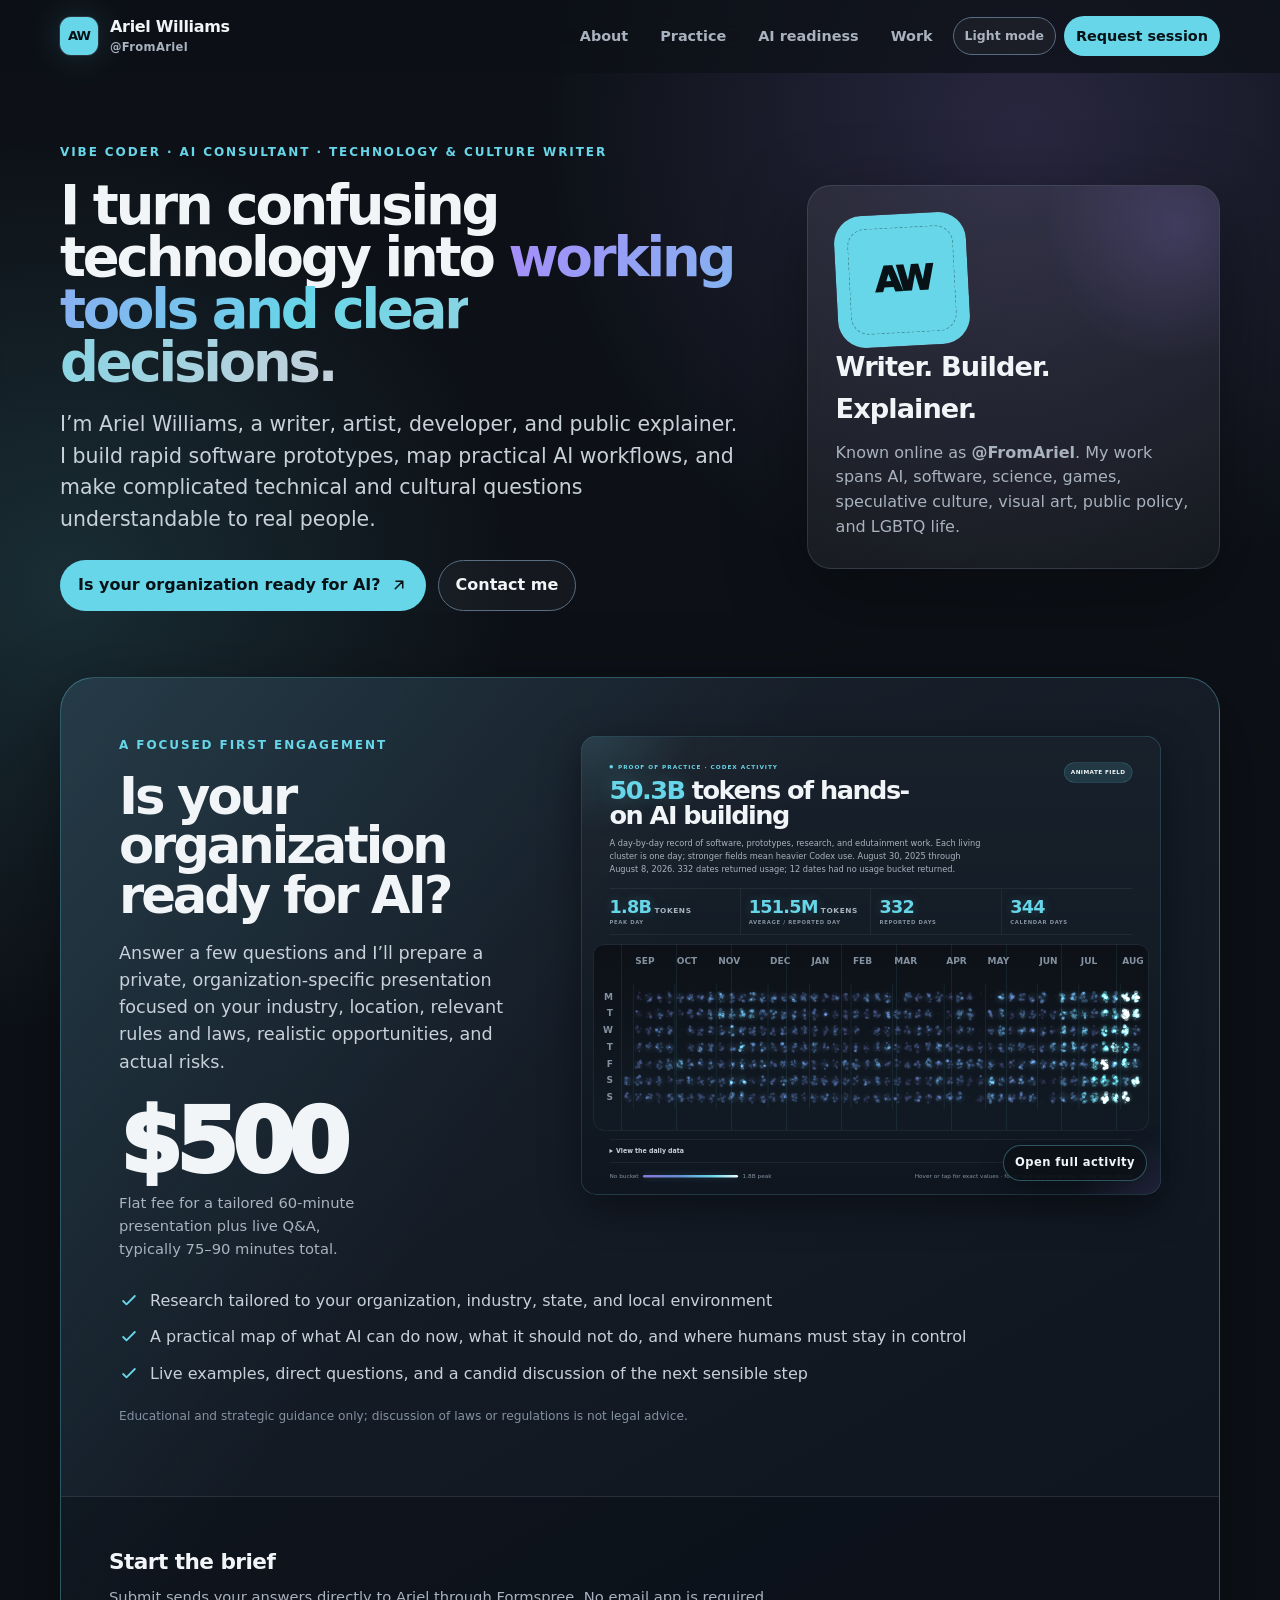
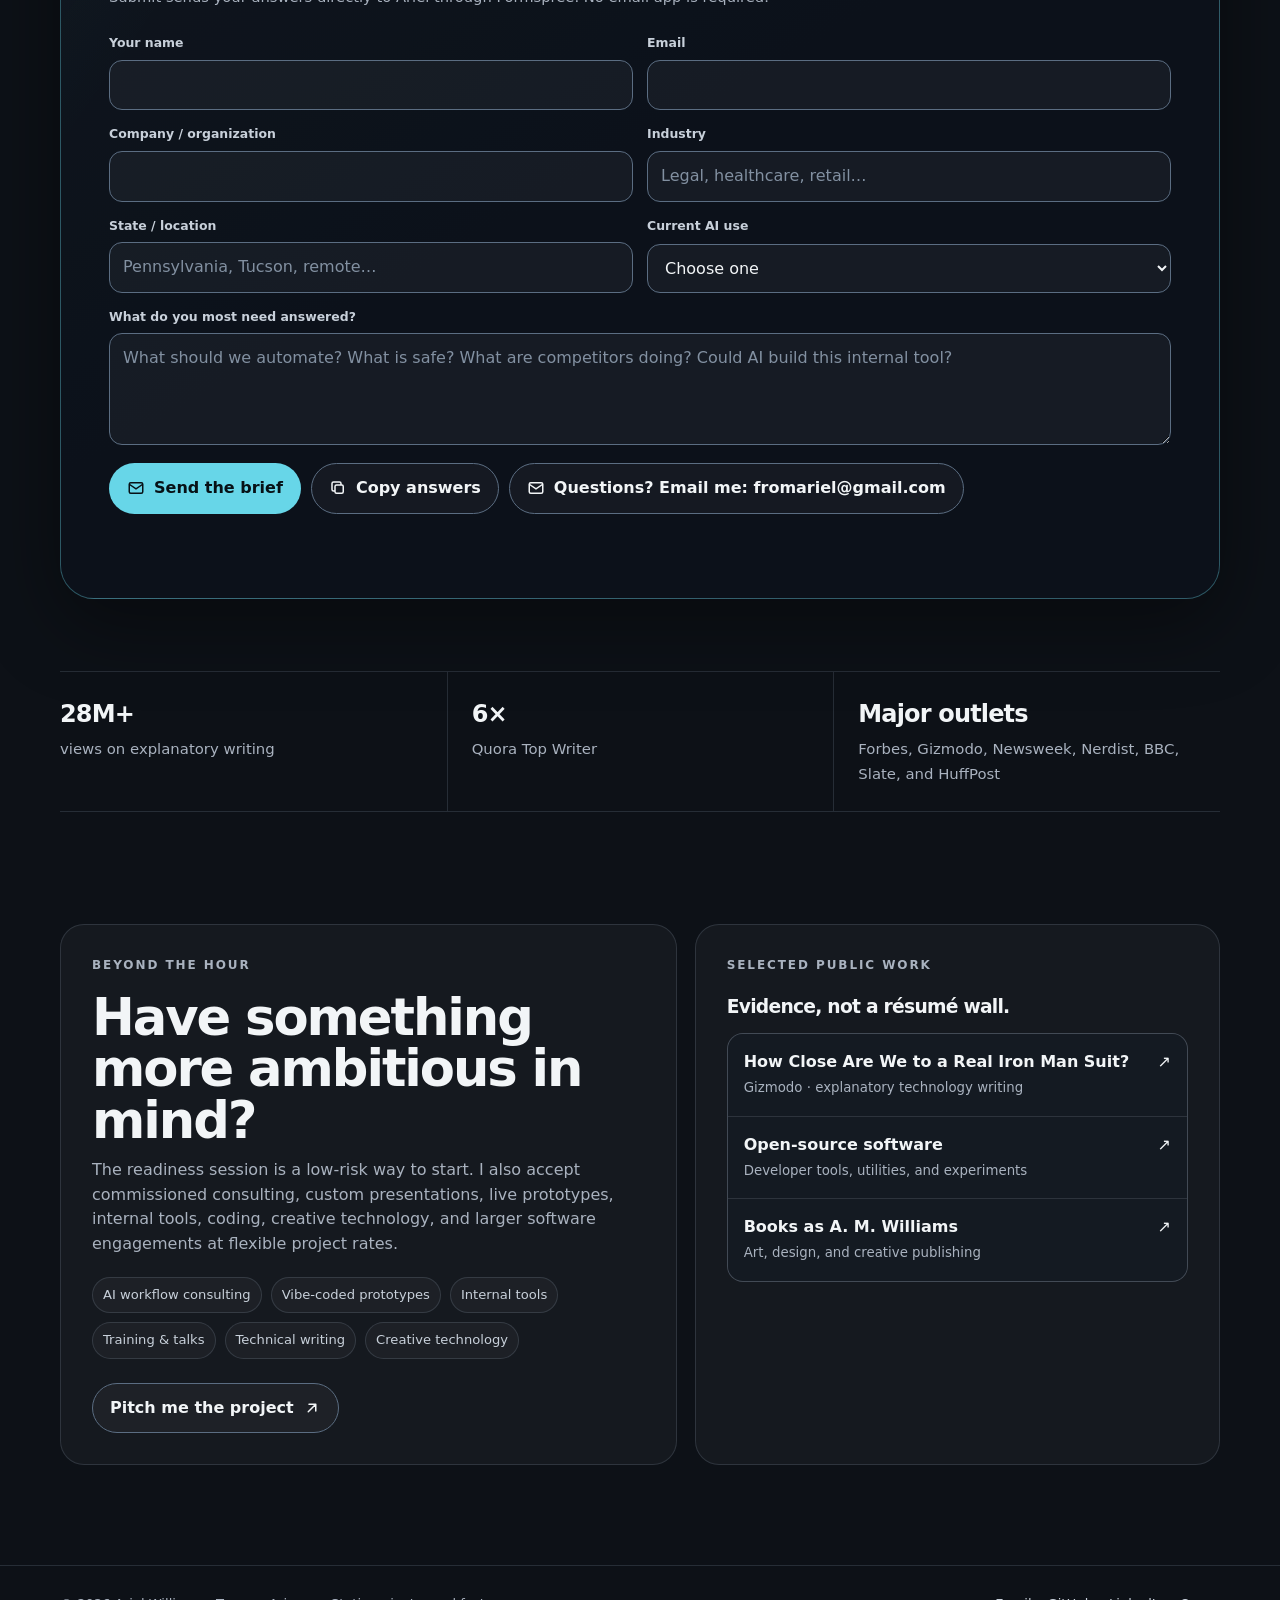
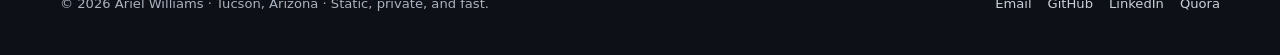
==== commit 04576aa1: "Refresh exact Codex usage data" ====
--- a/index.html
+++ b/index.html
@@ -747,11 +747,12 @@
                   <header class="signal-field__header">
                     <div>
                       <p class="signal-field__eyebrow">Proof of practice · Codex activity</p>
-                      <h2 class="signal-field__title" id="signalTitle"><strong data-signal-total>29.9B</strong> tokens of hands-on AI building</h2>
+                      <h2 class="signal-field__title" id="signalTitle"><strong data-signal-total>50.3B</strong> tokens of hands-on AI building</h2>
                       <p class="signal-field__subhead">
                         A day-by-day record of software, prototypes, research, and edutainment work.
                         Each living cluster is one day; stronger fields mean heavier Codex use.
-                        <span data-signal-range>August 30, 2025 through July 12, 2026.</span>
+                        <span data-signal-range>August 30, 2025 through August 8, 2026.</span>
+                        <span data-signal-coverage>332 dates returned usage; 12 dates had no usage bucket returned.</span>
                       </p>
                     </div>
                     <button class="signal-field__motion" type="button" data-signal-motion aria-pressed="true">Animate field</button>
@@ -759,20 +760,20 @@
 
                   <section class="signal-field__metrics" aria-label="Codex activity summary">
                     <div class="signal-field__metric">
-                      <span class="signal-field__metric-value"><span data-signal-peak>532.3M</span><span class="signal-field__metric-unit"> tokens</span></span>
+                      <span class="signal-field__metric-value"><span data-signal-peak>1.8B</span><span class="signal-field__metric-unit"> tokens</span></span>
                       <span class="signal-field__metric-label">Peak day</span>
                     </div>
                     <div class="signal-field__metric">
-                      <span class="signal-field__metric-value"><span data-signal-average>94.3M</span><span class="signal-field__metric-unit"> tokens</span></span>
-                      <span class="signal-field__metric-label">Daily average</span>
+                      <span class="signal-field__metric-value"><span data-signal-average>151.5M</span><span class="signal-field__metric-unit"> tokens</span></span>
+                      <span class="signal-field__metric-label">Average / reported day</span>
                     </div>
                     <div class="signal-field__metric">
-                      <span class="signal-field__metric-value" data-signal-active>305</span>
-                      <span class="signal-field__metric-label">Active days</span>
+                      <span class="signal-field__metric-value" data-signal-reported>332</span>
+                      <span class="signal-field__metric-label">Reported days</span>
                     </div>
                     <div class="signal-field__metric">
-                      <span class="signal-field__metric-value" data-signal-days>317</span>
-                      <span class="signal-field__metric-label">Days tracked</span>
+                      <span class="signal-field__metric-value" data-signal-days>344</span>
+                      <span class="signal-field__metric-label">Calendar days</span>
                     </div>
                   </section>
 
@@ -795,7 +796,7 @@
                     <p class="signal-field__sr-only" data-signal-live role="status" aria-live="polite"></p>
                     <figcaption class="signal-field__sr-only" id="signalDescription">
                       Seven rows represent Monday through Sunday and each column represents one week.
-                      Violet, blue, and cyan particle clusters grow stronger with recorded token use.
+                      Dates without a returned usage bucket use a dim marker; violet, blue, and cyan particle clusters grow stronger with reported token use.
                     </figcaption>
                   </figure>
 
@@ -811,15 +812,15 @@
                   </details>
 
                   <div class="signal-field__footer">
-                    <div class="signal-field__legend" role="img" aria-label="Usage intensity from zero to 500 million or more tokens">
-                      <span>0</span>
+                    <div class="signal-field__legend" role="img" aria-label="Usage intensity from no returned bucket to the 1.8 billion-token peak">
+                      <span>No bucket</span>
                       <span class="signal-field__legend-scale" aria-hidden="true"></span>
-                      <span>500M+</span>
+                      <span data-signal-legend-max>1.8B peak</span>
                     </div>
                     <div class="signal-field__interaction-hint">Hover or tap for exact values · focus and use arrow keys · daily table above</div>
                   </div>
 
-                  <noscript><p class="signal-field__noscript">The interactive field requires JavaScript. The recorded summary is 29.9 billion tokens across 317 days.</p></noscript>
+                  <noscript><p class="signal-field__noscript">The interactive field requires JavaScript. The recorded summary is 50.3 billion reported tokens across 332 reported days in a 344-day calendar range; 12 dates had no returned usage bucket.</p></noscript>
                 </article>
               </div>
               <button class="codex-float__open" type="button" data-codex-preview-open aria-describedby="signalTitle">
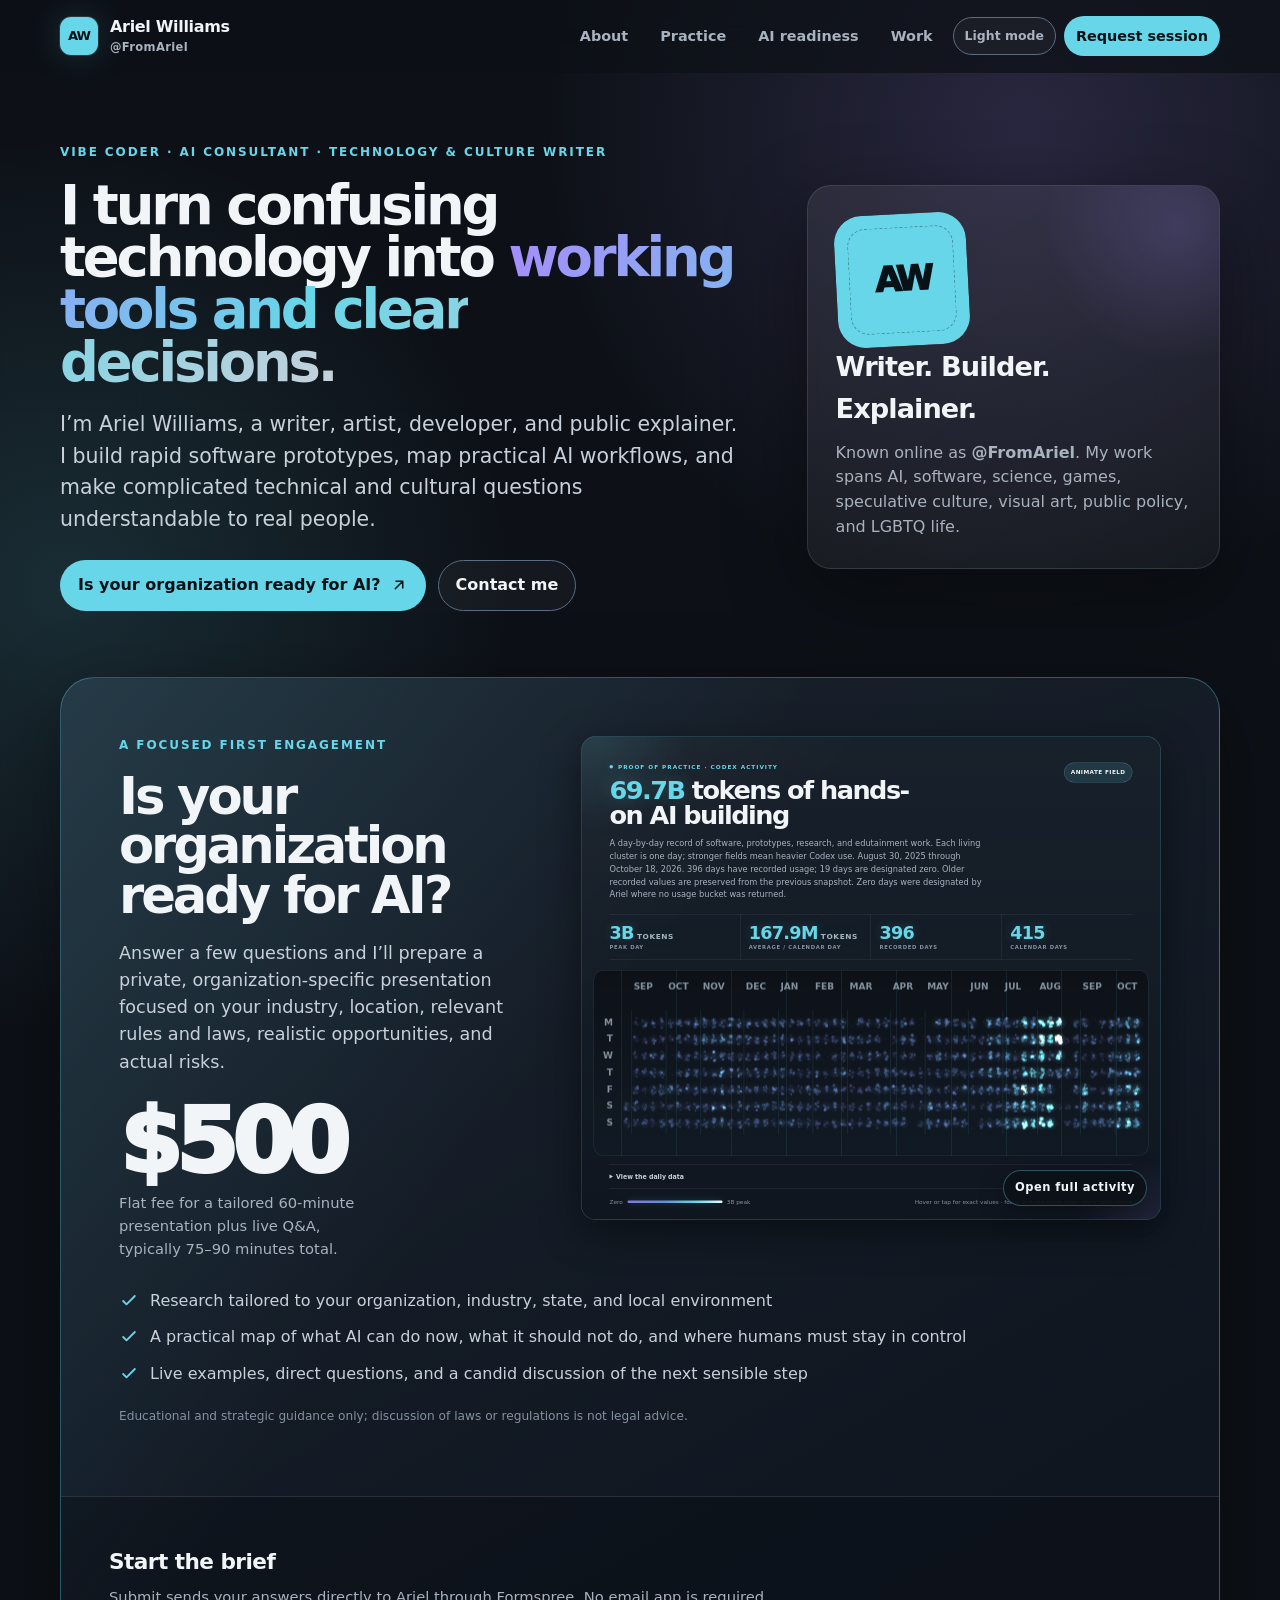
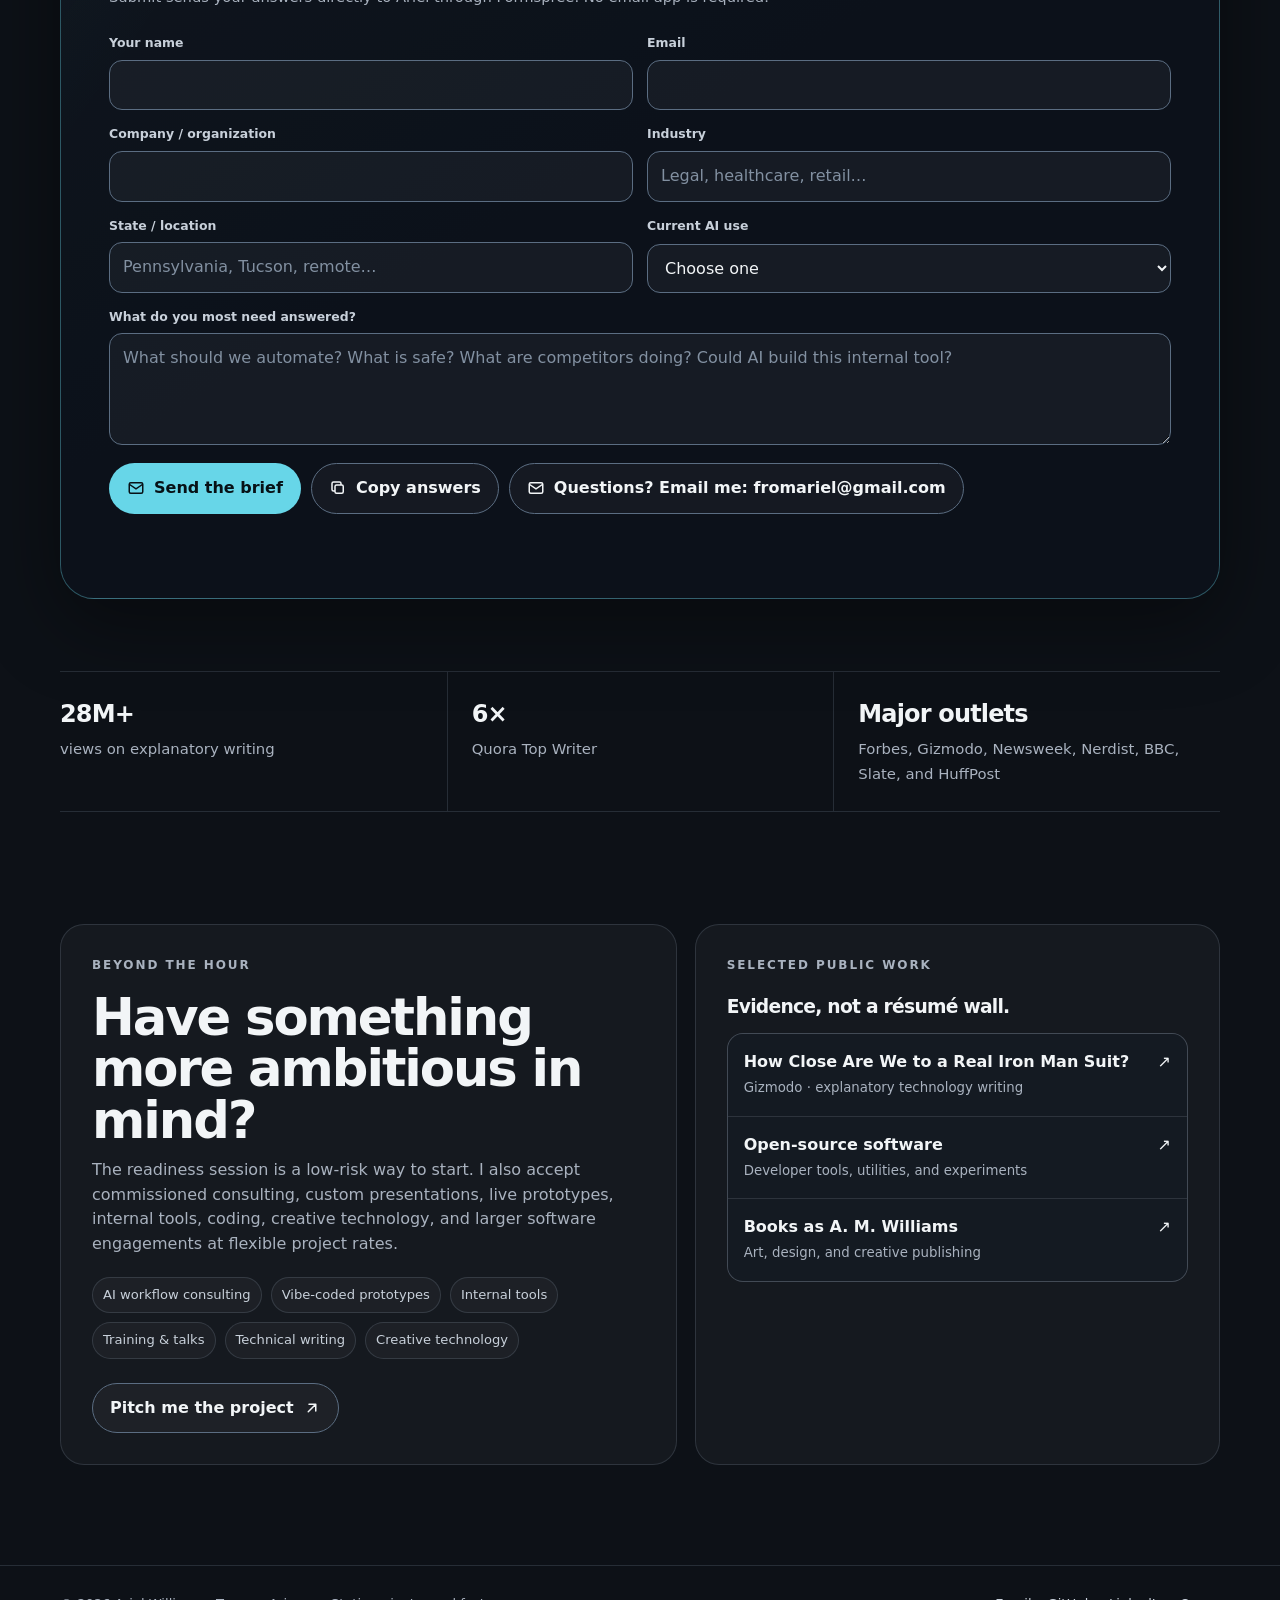
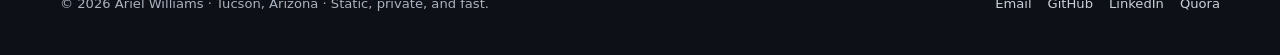
==== commit 6d9c7ded: "Refresh combined Codex usage through October 18" ====
--- a/index.html
+++ b/index.html
@@ -747,12 +747,13 @@
                   <header class="signal-field__header">
                     <div>
                       <p class="signal-field__eyebrow">Proof of practice · Codex activity</p>
-                      <h2 class="signal-field__title" id="signalTitle"><strong data-signal-total>50.3B</strong> tokens of hands-on AI building</h2>
+                      <h2 class="signal-field__title" id="signalTitle"><strong data-signal-total>69.7B</strong> tokens of hands-on AI building</h2>
                       <p class="signal-field__subhead">
                         A day-by-day record of software, prototypes, research, and edutainment work.
                         Each living cluster is one day; stronger fields mean heavier Codex use.
-                        <span data-signal-range>August 30, 2025 through August 8, 2026.</span>
-                        <span data-signal-coverage>332 dates returned usage; 12 dates had no usage bucket returned.</span>
+                        <span data-signal-range>August 30, 2025 through October 18, 2026.</span>
+                        <span data-signal-coverage>396 days have recorded usage; 19 days are designated zero. Older recorded values are preserved from the previous snapshot.</span>
+                        <span>Zero days were designated by Ariel where no usage bucket was returned.</span>
                       </p>
                     </div>
                     <button class="signal-field__motion" type="button" data-signal-motion aria-pressed="true">Animate field</button>
@@ -760,19 +761,19 @@
 
                   <section class="signal-field__metrics" aria-label="Codex activity summary">
                     <div class="signal-field__metric">
-                      <span class="signal-field__metric-value"><span data-signal-peak>1.8B</span><span class="signal-field__metric-unit"> tokens</span></span>
+                      <span class="signal-field__metric-value"><span data-signal-peak>3B</span><span class="signal-field__metric-unit"> tokens</span></span>
                       <span class="signal-field__metric-label">Peak day</span>
                     </div>
                     <div class="signal-field__metric">
-                      <span class="signal-field__metric-value"><span data-signal-average>151.5M</span><span class="signal-field__metric-unit"> tokens</span></span>
-                      <span class="signal-field__metric-label">Average / reported day</span>
+                      <span class="signal-field__metric-value"><span data-signal-average>167.9M</span><span class="signal-field__metric-unit"> tokens</span></span>
+                      <span class="signal-field__metric-label">Average / calendar day</span>
                     </div>
                     <div class="signal-field__metric">
-                      <span class="signal-field__metric-value" data-signal-reported>332</span>
-                      <span class="signal-field__metric-label">Reported days</span>
+                      <span class="signal-field__metric-value" data-signal-reported>396</span>
+                      <span class="signal-field__metric-label">Recorded days</span>
                     </div>
                     <div class="signal-field__metric">
-                      <span class="signal-field__metric-value" data-signal-days>344</span>
+                      <span class="signal-field__metric-value" data-signal-days>415</span>
                       <span class="signal-field__metric-label">Calendar days</span>
                     </div>
                   </section>
@@ -796,7 +797,7 @@
                     <p class="signal-field__sr-only" data-signal-live role="status" aria-live="polite"></p>
                     <figcaption class="signal-field__sr-only" id="signalDescription">
                       Seven rows represent Monday through Sunday and each column represents one week.
-                      Dates without a returned usage bucket use a dim marker; violet, blue, and cyan particle clusters grow stronger with reported token use.
+                      Days designated zero use a dim marker; violet, blue, and cyan particle clusters grow stronger with recorded token use.
                     </figcaption>
                   </figure>
 
@@ -812,15 +813,15 @@
                   </details>
 
                   <div class="signal-field__footer">
-                    <div class="signal-field__legend" role="img" aria-label="Usage intensity from no returned bucket to the 1.8 billion-token peak">
-                      <span>No bucket</span>
+                    <div class="signal-field__legend" role="img" aria-label="Usage intensity from zero to the approximately 3 billion-token peak">
+                      <span>Zero</span>
                       <span class="signal-field__legend-scale" aria-hidden="true"></span>
-                      <span data-signal-legend-max>1.8B peak</span>
+                      <span data-signal-legend-max>3B peak</span>
                     </div>
                     <div class="signal-field__interaction-hint">Hover or tap for exact values · focus and use arrow keys · daily table above</div>
                   </div>
 
-                  <noscript><p class="signal-field__noscript">The interactive field requires JavaScript. The recorded summary is 50.3 billion reported tokens across 332 reported days in a 344-day calendar range; 12 dates had no returned usage bucket.</p></noscript>
+                  <noscript><p class="signal-field__noscript">The interactive field requires JavaScript. The recorded summary is 69.7 billion tokens across 396 days with recorded usage in a 415-day calendar range; 19 dates without a returned usage bucket are designated zero by Ariel.</p></noscript>
                 </article>
               </div>
               <button class="codex-float__open" type="button" data-codex-preview-open aria-describedby="signalTitle">
